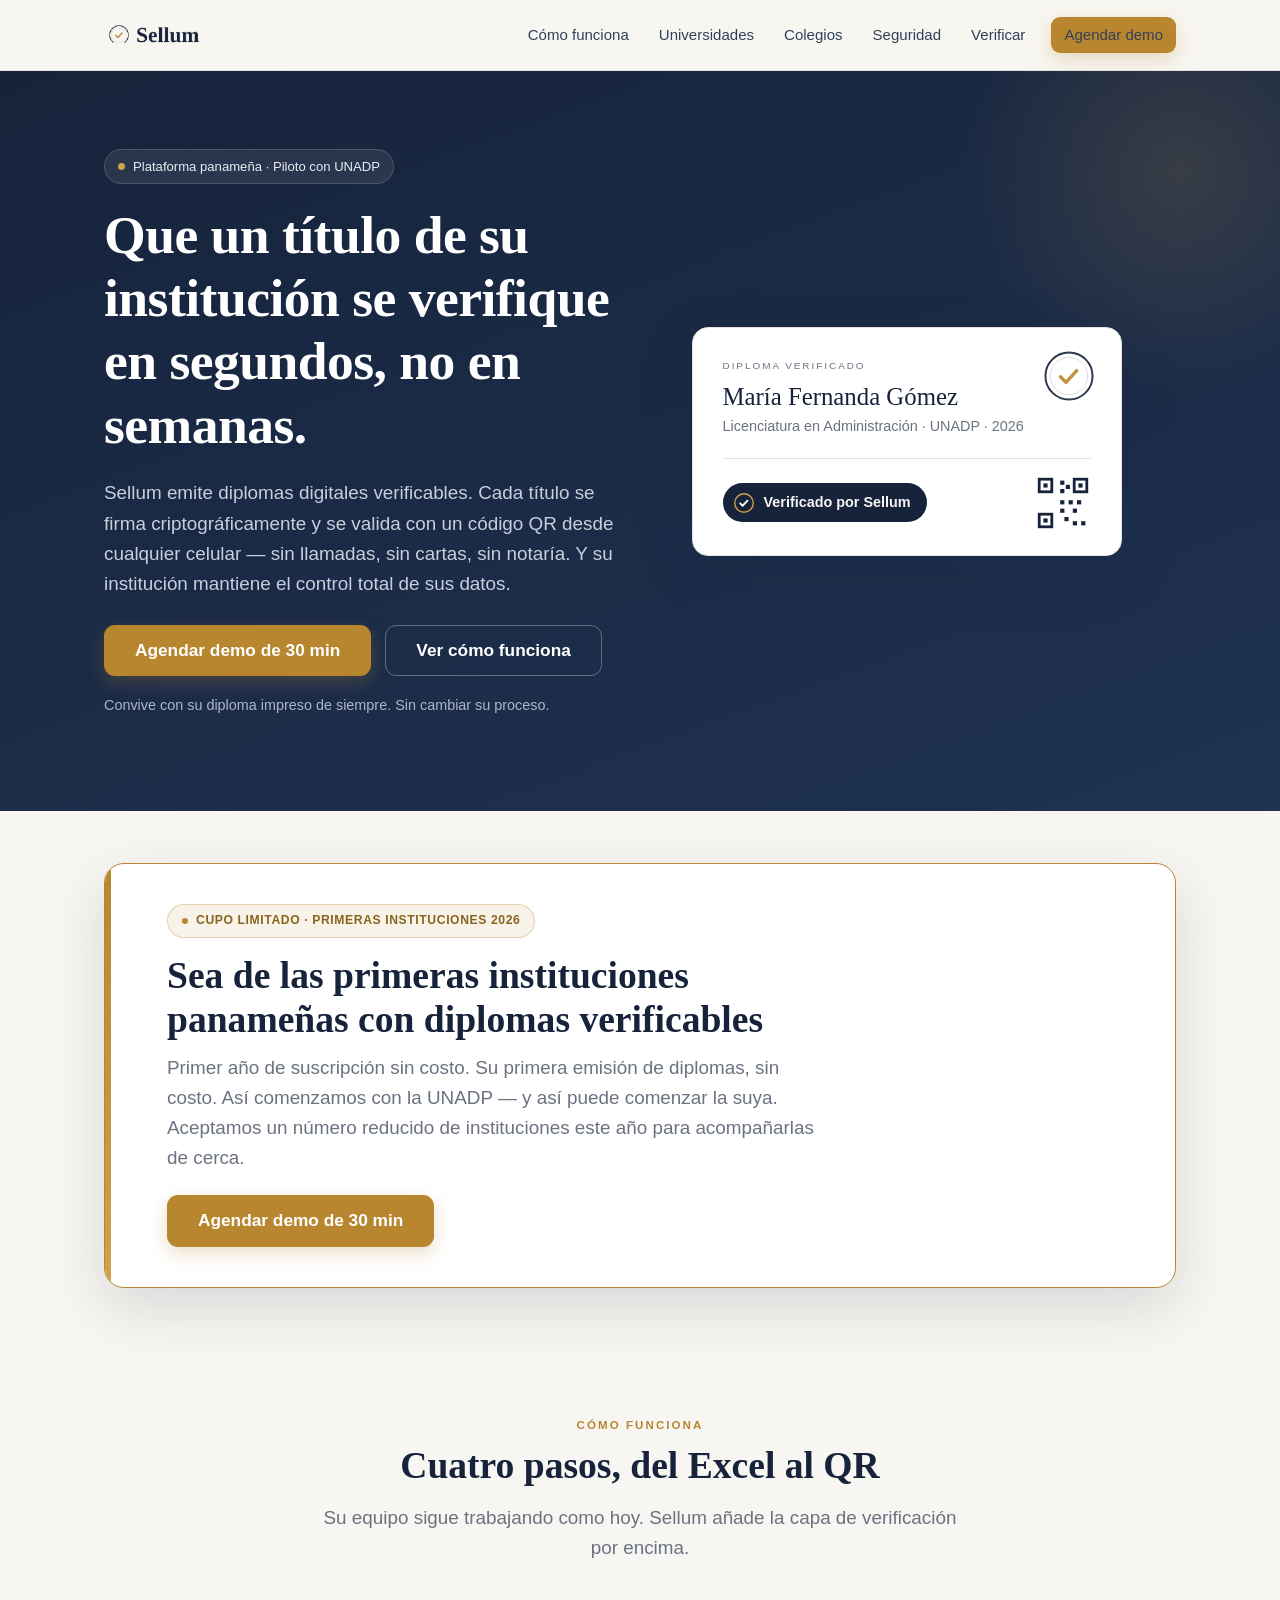
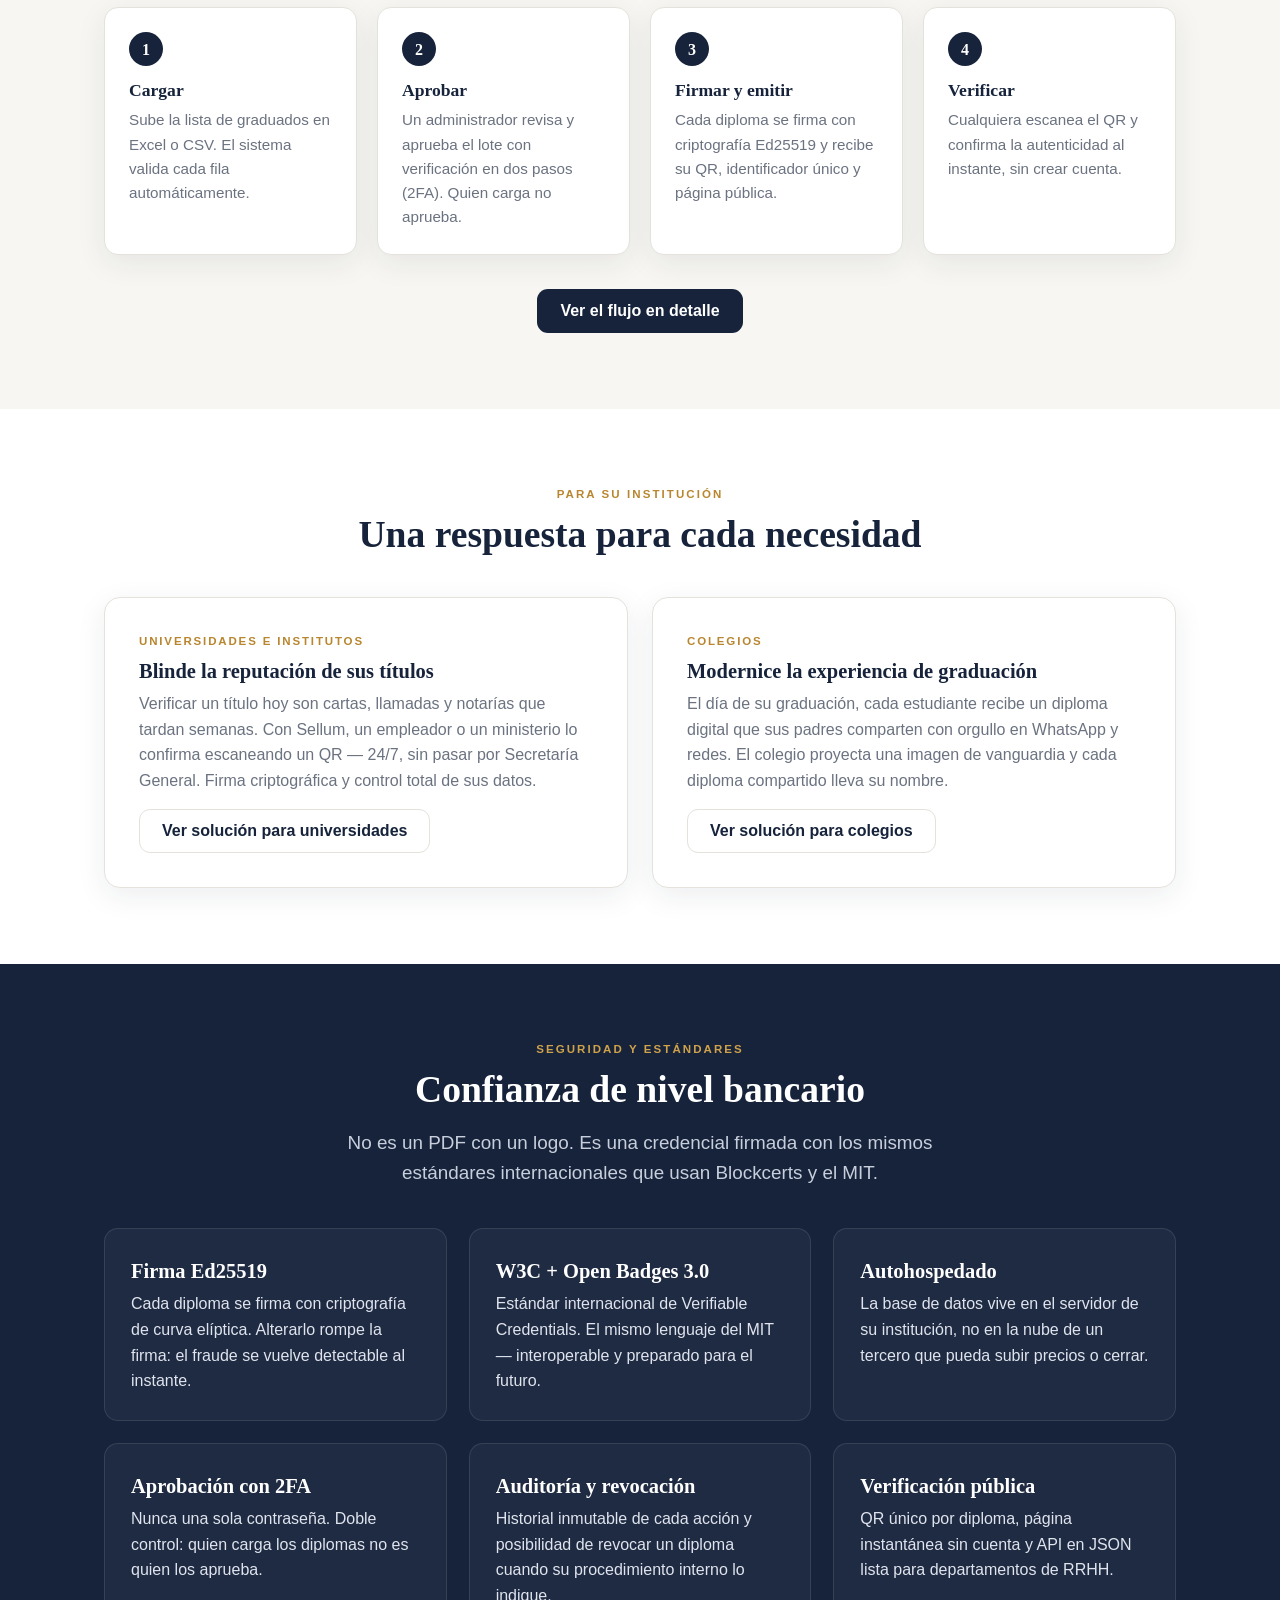
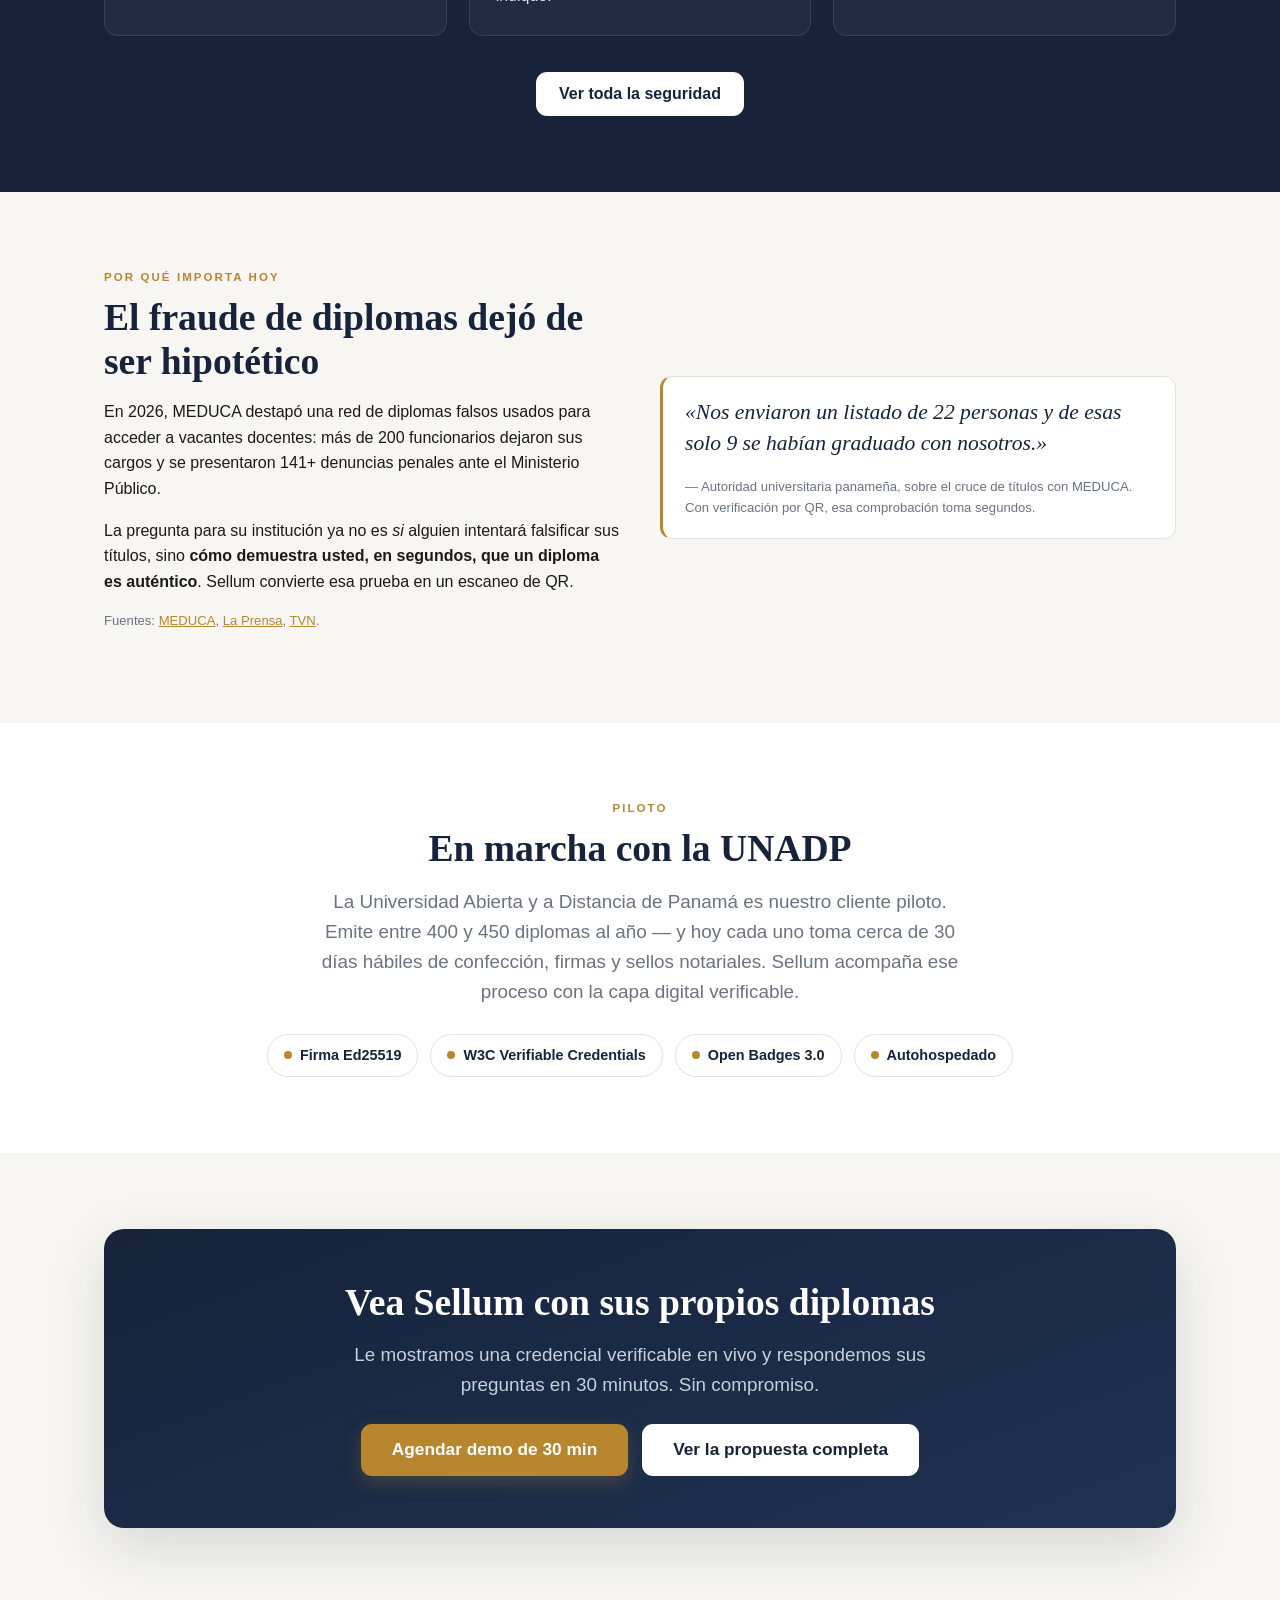
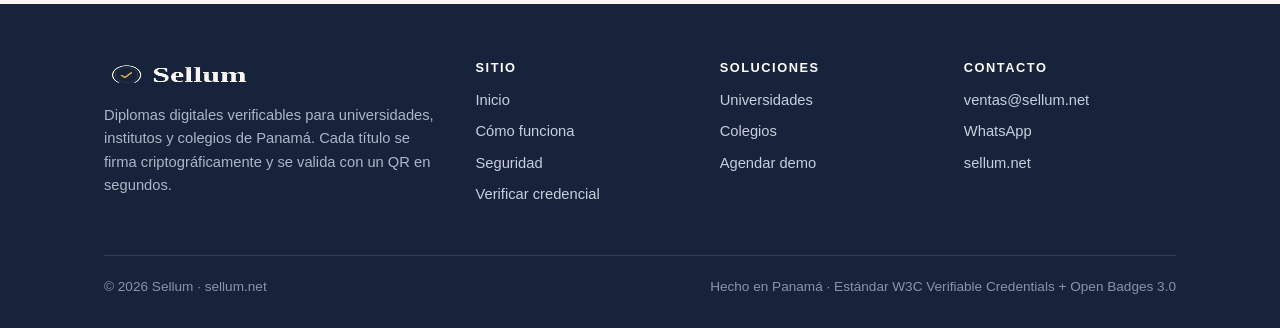
==== index.html @ 4ac8feea "Cambia 'Programa piloto' por 'Primeras instituciones' en la oferta (evita sonar a experimento)" ====
<!doctype html>
<html lang="es-PA">
<head>
<meta charset="utf-8">
<meta name="viewport" content="width=device-width, initial-scale=1">
<title>Sellum — Diplomas digitales verificables en segundos | Panamá</title>
<meta name="description" content="Sellum emite diplomas digitales verificables para universidades, institutos y colegios de Panamá. Firma criptográfica, verificación por QR en segundos y control total de sus datos. Convive con el diploma impreso.">
<link rel="canonical" href="https://sellum.net/">
<meta property="og:type" content="website">
<meta property="og:locale" content="es_PA">
<meta property="og:site_name" content="Sellum">
<meta property="og:title" content="Diplomas digitales verificables en segundos">
<meta property="og:description" content="Que un título de su institución se verifique con un QR en segundos. Firma criptográfica, control total de los datos y convivencia con el diploma impreso.">
<meta property="og:url" content="https://sellum.net/">
<meta property="og:image" content="https://sellum.net/assets/og-image.svg">
<meta name="twitter:card" content="summary_large_image">
<meta name="twitter:title" content="Sellum — Diplomas digitales verificables">
<meta name="twitter:description" content="Verificación por QR en segundos, firma criptográfica y control total de sus datos.">
<meta name="twitter:image" content="https://sellum.net/assets/og-image.svg">
<link rel="icon" href="assets/favicon.svg" type="image/svg+xml">
<link rel="apple-touch-icon" href="assets/favicon.svg">
<link rel="stylesheet" href="assets/site.css">
<script type="application/ld+json">
{
  "@context": "https://schema.org",
  "@type": "Organization",
  "name": "Sellum",
  "url": "https://sellum.net",
  "logo": "https://sellum.net/assets/sellum-logo-color.png",
  "description": "Plataforma panameña de diplomas digitales verificables con firma criptográfica y verificación pública por QR.",
  "areaServed": "PA",
  "knowsAbout": ["Verifiable Credentials", "Open Badges 3.0", "verificación de diplomas", "firma criptográfica Ed25519"]
}
</script>
</head>
<body>
<a class="skip-link" href="#main">Saltar al contenido</a>

<header class="site-header">
  <div class="wrap nav">
    <a class="nav__logo" href="index.html" aria-label="Sellum — Inicio">
      <img src="assets/sellum-logo-color.png" alt="Sellum" width="150" height="30">
    </a>
    <button class="nav__toggle" type="button" aria-label="Abrir menú" aria-controls="nav-links" aria-expanded="false"><span></span></button>
    <nav class="nav__links" id="nav-links" aria-label="Navegación principal">
      <a href="producto.html">Cómo funciona</a>
      <a href="universidades.html">Universidades</a>
      <a href="colegios.html">Colegios</a>
      <a href="seguridad.html">Seguridad</a>
      <a href="verificar.html">Verificar</a>
      <span class="nav__cta"><a class="btn btn--gold" href="contacto.html">Agendar demo</a></span>
    </nav>
  </div>
</header>

<main id="main">

  <!-- HERO -->
  <section class="hero">
    <div class="wrap">
      <div class="hero-grid">
        <div>
          <span class="eyebrow-chip"><span class="dot"></span> Plataforma panameña · Piloto con UNADP</span>
          <h1>Que un título de su institución se verifique en segundos, no en semanas.</h1>
          <p class="lead">Sellum emite diplomas digitales verificables. Cada título se firma criptográficamente y se valida con un código QR desde cualquier celular — sin llamadas, sin cartas, sin notaría. Y su institución mantiene el control total de sus datos.</p>
          <div class="btn-row" style="margin-top:26px">
            <a class="btn btn--gold btn--lg" href="contacto.html">Agendar demo de 30 min</a>
            <a class="btn btn--ghost btn--lg" style="color:#fff;border-color:rgba(255,255,255,.3)" href="producto.html">Ver cómo funciona</a>
          </div>
          <p style="margin-top:18px;font-size:.9rem;color:#aeb6c6">Convive con su diploma impreso de siempre. Sin cambiar su proceso.</p>
        </div>
        <div>
          <div class="diploma" role="img" aria-label="Ejemplo de diploma digital con sello Verificado por Sellum y código QR">
            <svg class="diploma__seal" viewBox="0 0 64 64" aria-hidden="true"><circle cx="32" cy="32" r="29" fill="none" stroke="#16233b" stroke-width="2.4"/><circle cx="32" cy="32" r="23" fill="none" stroke="#16233b33" stroke-width="1"/><path d="M21.5 33 l6.8 6.8 l13.2 -14.4" fill="none" stroke="#b8862f" stroke-width="4.2" stroke-linecap="round" stroke-linejoin="round"/></svg>
            <div class="k">Diploma verificado</div>
            <div class="name serif">María Fernanda Gómez</div>
            <div class="prog">Licenciatura en Administración · UNADP · 2026</div>
            <div class="rule"></div>
            <div class="diploma__foot">
              <span class="verified-pill">
                <svg width="22" height="22" viewBox="0 0 64 64" aria-hidden="true"><circle cx="32" cy="32" r="27" fill="none" stroke="#d0a24a" stroke-width="4"/><path d="M21 33 l7 7 l14 -15" fill="none" stroke="#f7f6f2" stroke-width="5.5" stroke-linecap="round" stroke-linejoin="round"/></svg>
                Verificado por Sellum
              </span>
              <svg class="qr" viewBox="0 0 40 40" aria-hidden="true"><rect width="40" height="40" fill="#fff"/><g fill="#16233b"><rect x="2" y="2" width="11" height="11"/><rect x="4" y="4" width="7" height="7" fill="#fff"/><rect x="6" y="6" width="3" height="3"/><rect x="27" y="2" width="11" height="11"/><rect x="29" y="4" width="7" height="7" fill="#fff"/><rect x="31" y="6" width="3" height="3"/><rect x="2" y="27" width="11" height="11"/><rect x="4" y="29" width="7" height="7" fill="#fff"/><rect x="6" y="31" width="3" height="3"/><rect x="18" y="4" width="3" height="3"/><rect x="18" y="10" width="3" height="3"/><rect x="22" y="7" width="3" height="3"/><rect x="18" y="18" width="3" height="3"/><rect x="24" y="18" width="3" height="3"/><rect x="30" y="18" width="3" height="3"/><rect x="18" y="24" width="3" height="3"/><rect x="27" y="24" width="3" height="3"/><rect x="21" y="30" width="3" height="3"/><rect x="27" y="33" width="3" height="3"/><rect x="33" y="33" width="3" height="3"/></g></svg>
            </div>
          </div>
        </div>
      </div>
    </div>
  </section>

  <!-- OFERTA PRIMERAS INSTITUCIONES -->
  <section class="section section--paper section--tight">
    <div class="wrap">
      <div class="offer-band">
        <div class="offer-band__inner">
          <span class="offer-chip"><span class="dot"></span> Cupo limitado · Primeras instituciones 2026</span>
          <h2>Sea de las primeras instituciones panameñas con diplomas verificables</h2>
          <p class="lead">Primer año de suscripción sin costo. Su primera emisión de diplomas, sin costo. Así comenzamos con la UNADP — y así puede comenzar la suya. Aceptamos un número reducido de instituciones este año para acompañarlas de cerca.</p>
          <a class="btn btn--gold btn--lg" href="contacto.html">Agendar demo de 30 min</a>
        </div>
      </div>
    </div>
  </section>

  <!-- CÓMO FUNCIONA -->
  <section class="section section--paper" id="como-funciona">
    <div class="wrap">
      <div class="center" style="margin-bottom:44px">
        <p class="kick">Cómo funciona</p>
        <h2>Cuatro pasos, del Excel al QR</h2>
        <p class="lead center">Su equipo sigue trabajando como hoy. Sellum añade la capa de verificación por encima.</p>
      </div>
      <div class="steps">
        <div class="step">
          <div class="step__n">1</div>
          <h3>Cargar</h3>
          <p>Sube la lista de graduados en Excel o CSV. El sistema valida cada fila automáticamente.</p>
        </div>
        <div class="step">
          <div class="step__n">2</div>
          <h3>Aprobar</h3>
          <p>Un administrador revisa y aprueba el lote con verificación en dos pasos (2FA). Quien carga no aprueba.</p>
        </div>
        <div class="step">
          <div class="step__n">3</div>
          <h3>Firmar y emitir</h3>
          <p>Cada diploma se firma con criptografía Ed25519 y recibe su QR, identificador único y página pública.</p>
        </div>
        <div class="step">
          <div class="step__n">4</div>
          <h3>Verificar</h3>
          <p>Cualquiera escanea el QR y confirma la autenticidad al instante, sin crear cuenta.</p>
        </div>
      </div>
      <div class="center" style="margin-top:34px">
        <a class="btn btn--navy" href="producto.html">Ver el flujo en detalle</a>
      </div>
    </div>
  </section>

  <!-- VALOR POR AUDIENCIA -->
  <section class="section section--white">
    <div class="wrap">
      <div class="center" style="margin-bottom:40px">
        <p class="kick">Para su institución</p>
        <h2>Una respuesta para cada necesidad</h2>
      </div>
      <div class="aud">
        <div class="aud__card">
          <span class="tag">Universidades e institutos</span>
          <h3>Blinde la reputación de sus títulos</h3>
          <p>Verificar un título hoy son cartas, llamadas y notarías que tardan semanas. Con Sellum, un empleador o un ministerio lo confirma escaneando un QR — 24/7, sin pasar por Secretaría General. Firma criptográfica y control total de sus datos.</p>
          <a class="btn btn--ghost" href="universidades.html">Ver solución para universidades</a>
        </div>
        <div class="aud__card">
          <span class="tag">Colegios</span>
          <h3>Modernice la experiencia de graduación</h3>
          <p>El día de su graduación, cada estudiante recibe un diploma digital que sus padres comparten con orgullo en WhatsApp y redes. El colegio proyecta una imagen de vanguardia y cada diploma compartido lleva su nombre.</p>
          <a class="btn btn--ghost" href="colegios.html">Ver solución para colegios</a>
        </div>
      </div>
    </div>
  </section>

  <!-- SEGURIDAD Y ESTÁNDARES -->
  <section class="section section--navy">
    <div class="wrap">
      <div class="center" style="margin-bottom:40px">
        <p class="kick">Seguridad y estándares</p>
        <h2>Confianza de nivel bancario</h2>
        <p class="lead center" style="color:#c8cfdc">No es un PDF con un logo. Es una credencial firmada con los mismos estándares internacionales que usan Blockcerts y el MIT.</p>
      </div>
      <div class="grid grid-3">
        <div class="card">
          <h3>Firma Ed25519</h3>
          <p>Cada diploma se firma con criptografía de curva elíptica. Alterarlo rompe la firma: el fraude se vuelve detectable al instante.</p>
        </div>
        <div class="card">
          <h3>W3C + Open Badges 3.0</h3>
          <p>Estándar internacional de Verifiable Credentials. El mismo lenguaje del MIT — interoperable y preparado para el futuro.</p>
        </div>
        <div class="card">
          <h3>Autohospedado</h3>
          <p>La base de datos vive en el servidor de su institución, no en la nube de un tercero que pueda subir precios o cerrar.</p>
        </div>
        <div class="card">
          <h3>Aprobación con 2FA</h3>
          <p>Nunca una sola contraseña. Doble control: quien carga los diplomas no es quien los aprueba.</p>
        </div>
        <div class="card">
          <h3>Auditoría y revocación</h3>
          <p>Historial inmutable de cada acción y posibilidad de revocar un diploma cuando su procedimiento interno lo indique.</p>
        </div>
        <div class="card">
          <h3>Verificación pública</h3>
          <p>QR único por diploma, página instantánea sin cuenta y API en JSON lista para departamentos de RRHH.</p>
        </div>
      </div>
      <div class="center" style="margin-top:36px">
        <a class="btn btn--onnavy" href="seguridad.html">Ver toda la seguridad</a>
      </div>
    </div>
  </section>

  <!-- CONTEXTO MERCADO (MEDUCA, con tacto) -->
  <section class="section section--paper">
    <div class="wrap">
      <div class="grid grid-2" style="align-items:center;gap:40px">
        <div>
          <p class="kick">Por qué importa hoy</p>
          <h2>El fraude de diplomas dejó de ser hipotético</h2>
          <p>En 2026, MEDUCA destapó una red de diplomas falsos usados para acceder a vacantes docentes: más de 200 funcionarios dejaron sus cargos y se presentaron 141+ denuncias penales ante el Ministerio Público.</p>
          <p>La pregunta para su institución ya no es <em>si</em> alguien intentará falsificar sus títulos, sino <strong>cómo demuestra usted, en segundos, que un diploma es auténtico</strong>. Sellum convierte esa prueba en un escaneo de QR.</p>
          <p class="source-note">Fuentes: <a href="https://www.meduca.gob.pa/tras-denuncias-por-presuntos-diplomas-falsos-y-red-de-corrupcion-se-registran-renuncias-y-abandono-de-cargos-por-funcionarios-y-docentes/" target="_blank" rel="noopener">MEDUCA</a>, <a href="https://www.prensa.com/sociedad/meduca-destapa-red-de-diplomas-falsos-hay-141-denuncias-en-el-ministerio-publico/" target="_blank" rel="noopener">La Prensa</a>, <a href="https://www.tvn-2.com/nacionales/docentes-funcionarios-renuncian-medio-escandalo-diplomas-falsos-lucy-molinar-ministerio-de-educacion_1_2239912.html" target="_blank" rel="noopener">TVN</a>.</p>
        </div>
        <div class="note">
          <p class="quote">«Nos enviaron un listado de 22 personas y de esas solo 9 se habían graduado con nosotros.»</p>
          <p class="source-note" style="margin-bottom:0">— Autoridad universitaria panameña, sobre el cruce de títulos con MEDUCA. Con verificación por QR, esa comprobación toma segundos.</p>
        </div>
      </div>
    </div>
  </section>

  <!-- PRUEBA SOCIAL: PILOTO UNADP -->
  <section class="section section--white">
    <div class="wrap center">
      <p class="kick">Piloto</p>
      <h2>En marcha con la UNADP</h2>
      <p class="lead center">La Universidad Abierta y a Distancia de Panamá es nuestro cliente piloto. Emite entre 400 y 450 diplomas al año — y hoy cada uno toma cerca de 30 días hábiles de confección, firmas y sellos notariales. Sellum acompaña ese proceso con la capa digital verificable.</p>
      <div class="badges" style="margin-top:26px">
        <span class="badge-std"><span class="b-dot"></span> Firma Ed25519</span>
        <span class="badge-std"><span class="b-dot"></span> W3C Verifiable Credentials</span>
        <span class="badge-std"><span class="b-dot"></span> Open Badges 3.0</span>
        <span class="badge-std"><span class="b-dot"></span> Autohospedado</span>
      </div>
    </div>
  </section>

  <!-- CTA FINAL -->
  <section class="section section--paper">
    <div class="wrap">
      <div class="ctaband">
        <h2>Vea Sellum con sus propios diplomas</h2>
        <p class="lead">Le mostramos una credencial verificable en vivo y respondemos sus preguntas en 30 minutos. Sin compromiso.</p>
        <div class="btn-row" style="justify-content:center;margin-top:24px">
          <a class="btn btn--gold btn--lg" href="contacto.html">Agendar demo de 30 min</a>
          <a class="btn btn--onnavy btn--lg" href="landing-demo.html">Ver la propuesta completa</a>
        </div>
      </div>
    </div>
  </section>

</main>

<footer class="site-footer">
  <div class="wrap">
    <div class="footer-grid">
      <div>
        <div class="footer-logo"><img src="assets/sellum-logo-reverse.png" alt="Sellum" width="150" height="30"></div>
        <p>Diplomas digitales verificables para universidades, institutos y colegios de Panamá. Cada título se firma criptográficamente y se valida con un QR en segundos.</p>
      </div>
      <div>
        <h4>Sitio</h4>
        <ul>
          <li><a href="index.html">Inicio</a></li>
          <li><a href="producto.html">Cómo funciona</a></li>
          <li><a href="seguridad.html">Seguridad</a></li>
          <li><a href="verificar.html">Verificar credencial</a></li>
        </ul>
      </div>
      <div>
        <h4>Soluciones</h4>
        <ul>
          <li><a href="universidades.html">Universidades</a></li>
          <li><a href="colegios.html">Colegios</a></li>
          <li><a href="contacto.html">Agendar demo</a></li>
        </ul>
      </div>
      <div>
        <h4>Contacto</h4>
        <ul>
          <li><a href="mailto:ventas@sellum.net">ventas@sellum.net</a></li>
          <li><a href="https://wa.me/50763304392" target="_blank" rel="noopener">WhatsApp</a></li>
          <li><a href="https://sellum.net">sellum.net</a></li>
        </ul>
      </div>
    </div>
    <div class="footer-bottom">
      <span>© <span data-year>2026</span> Sellum · sellum.net</span>
      <span>Hecho en Panamá · Estándar W3C Verifiable Credentials + Open Badges 3.0</span>
    </div>
  </div>
</footer>

<div class="sticky-cta">
  <a class="btn btn--gold" href="contacto.html">Agendar demo</a>
  <a class="btn btn--wa" href="https://wa.me/50763304392" target="_blank" rel="noopener" aria-label="Escríbanos por WhatsApp">WhatsApp</a>
</div>

<script src="assets/site.js" defer></script>
</body>
</html>
---- assets/site.css ----
/* ============================================================
   Sellum — sistema de diseño (marca)
   Tokens confirmados contra marca/sellum-marca.html
   ============================================================ */
:root{
  --navy:#16233B;
  --navy2:#1F3252;
  --gold:#B8862F;
  --goldl:#D0A24A;
  --paper:#F7F6F2;
  --muted:#6B7280;
  --line:#E4E2DB;
  --ink:#1A1A1A;
  --white:#FFFFFF;
  --ok:#2F7D5B;
  --shadow:0 8px 30px rgba(22,35,59,.08);
  --shadow-lg:0 20px 60px rgba(22,35,59,.14);
  --radius:14px;
  --serif:Georgia,"Times New Roman",Garamond,serif;
  --sans:-apple-system,BlinkMacSystemFont,"Segoe UI",Roboto,Arial,sans-serif;
  --wrap:1120px;
}

*{box-sizing:border-box}
html{scroll-behavior:smooth}
body{
  margin:0;
  font-family:var(--sans);
  color:var(--ink);
  background:var(--paper);
  line-height:1.6;
  -webkit-font-smoothing:antialiased;
  text-rendering:optimizeLegibility;
}
img{max-width:100%;height:auto;display:block}
a{color:inherit;text-decoration:none}
h1,h2,h3,h4{font-family:var(--serif);color:var(--navy);line-height:1.18;margin:0 0 .4em;font-weight:700}
h1{font-size:clamp(2rem,4.6vw,3.35rem);letter-spacing:-.01em}
h2{font-size:clamp(1.6rem,3.2vw,2.35rem)}
h3{font-size:1.28rem}
p{margin:0 0 1rem}
.serif{font-family:var(--serif)}
:focus-visible{outline:3px solid var(--goldl);outline-offset:2px;border-radius:4px}

/* Layout */
.wrap{max-width:var(--wrap);margin:0 auto;padding:0 24px}
.section{padding:76px 0}
.section--tight{padding:52px 0}
.section--paper{background:var(--paper)}
.section--white{background:var(--white)}
.section--navy{background:var(--navy);color:#e9ecf3}
.section--navy h1,.section--navy h2,.section--navy h3{color:var(--white)}
.center{text-align:center}
.lead{font-size:1.18rem;color:var(--muted);max-width:62ch}
.center .lead{margin-left:auto;margin-right:auto}
.kick{font-size:.72rem;letter-spacing:.18em;text-transform:uppercase;color:var(--gold);font-weight:700;margin:0 0 .6rem}
.section--navy .kick{color:var(--goldl)}
.muted{color:var(--muted)}
.maxw{max-width:760px}
.center .maxw{margin:0 auto}

/* Header / Nav */
.site-header{position:sticky;top:0;z-index:50;background:rgba(247,246,242,.88);backdrop-filter:saturate(180%) blur(10px);border-bottom:1px solid var(--line)}
.nav{display:flex;align-items:center;gap:20px;height:70px}
.nav__logo{display:flex;align-items:center}
.nav__logo img{height:30px;width:auto}
.nav__links{display:flex;gap:6px;margin-left:auto;align-items:center}
.nav__links a{padding:9px 12px;border-radius:9px;font-size:.94rem;color:#33405a;font-weight:500}
.nav__links a:hover{background:rgba(22,35,59,.06);color:var(--navy)}
.nav__links a.is-active{color:var(--navy);font-weight:700}
.nav__cta{margin-left:8px}
.nav__toggle{display:none;margin-left:auto;background:none;border:1px solid var(--line);border-radius:9px;width:44px;height:40px;cursor:pointer;align-items:center;justify-content:center}
.nav__toggle span{display:block;width:20px;height:2px;background:var(--navy);position:relative}
.nav__toggle span::before,.nav__toggle span::after{content:"";position:absolute;left:0;width:20px;height:2px;background:var(--navy)}
.nav__toggle span::before{top:-6px}.nav__toggle span::after{top:6px}

@media(max-width:900px){
  .nav__toggle{display:flex}
  .nav__links{position:fixed;inset:70px 0 auto 0;flex-direction:column;align-items:stretch;background:var(--paper);border-bottom:1px solid var(--line);padding:12px 24px 20px;gap:2px;margin-left:0;display:none;box-shadow:var(--shadow)}
  .nav__links.is-open{display:flex}
  .nav__links a{padding:13px 10px;font-size:1.02rem}
  .nav__cta{margin:8px 0 0}
  .nav__cta .btn{width:100%}
}

/* Botones */
.btn{display:inline-flex;align-items:center;justify-content:center;gap:9px;font-family:var(--sans);font-size:1rem;font-weight:600;padding:13px 22px;border-radius:11px;border:1.5px solid transparent;cursor:pointer;transition:transform .12s ease,box-shadow .12s ease,background .12s ease;line-height:1}
.btn:active{transform:translateY(1px)}
.btn--gold{background:var(--gold);color:#fff;box-shadow:0 6px 18px rgba(184,134,47,.28)}
.btn--gold:hover{background:#a6771f}
.btn--navy{background:var(--navy);color:#fff}
.btn--navy:hover{background:var(--navy2)}
.btn--ghost{background:transparent;border-color:var(--line);color:var(--navy)}
.btn--ghost:hover{border-color:var(--navy);background:rgba(22,35,59,.04)}
.btn--onnavy{background:#fff;color:var(--navy)}
.btn--onnavy:hover{background:#eef0f5}
.btn--wa{background:#25D366;color:#0b3d1f}
.btn--wa:hover{background:#1fbe5b}
.btn--lg{padding:16px 30px;font-size:1.08rem}
.btn--block{width:100%}
.btn-row{display:flex;gap:14px;flex-wrap:wrap}
.center .btn-row{justify-content:center}

/* Hero */
.hero{position:relative;background:linear-gradient(160deg,var(--navy) 0%,var(--navy2) 100%);color:#e9ecf3;overflow:hidden}
.hero::after{content:"";position:absolute;right:-160px;top:-160px;width:520px;height:520px;border-radius:50%;background:radial-gradient(circle,rgba(208,162,74,.16),transparent 60%);pointer-events:none}
.hero .wrap{position:relative;z-index:1;padding-top:78px;padding-bottom:78px}
.hero h1{color:#fff}
.hero .lead{color:#c8cfdc}
.hero-grid{display:grid;grid-template-columns:1.05fr .95fr;gap:52px;align-items:center}
@media(max-width:900px){.hero-grid{grid-template-columns:1fr;gap:38px}}

/* Chips / badges */
.eyebrow-chip{display:inline-flex;align-items:center;gap:8px;background:rgba(255,255,255,.08);border:1px solid rgba(255,255,255,.16);color:#e9ecf3;padding:6px 13px;border-radius:999px;font-size:.82rem;font-weight:500;margin-bottom:20px}
.eyebrow-chip .dot{width:7px;height:7px;border-radius:50%;background:var(--goldl)}

/* Pastilla Verificado por Sellum */
.verified-pill{display:inline-flex;align-items:center;gap:9px;background:var(--navy);color:var(--paper);padding:8px 16px 8px 10px;border-radius:999px;font-size:.9rem;font-weight:600}
.verified-pill svg{flex:none}
.verified-pill--outline{background:transparent;border:1.6px solid var(--navy);color:var(--navy)}

/* Grid utilidades */
.grid{display:grid;gap:22px}
.grid-2{grid-template-columns:repeat(2,1fr)}
.grid-3{grid-template-columns:repeat(3,1fr)}
.grid-4{grid-template-columns:repeat(4,1fr)}
@media(max-width:900px){.grid-3,.grid-4{grid-template-columns:repeat(2,1fr)}}
@media(max-width:640px){.grid-2,.grid-3,.grid-4{grid-template-columns:1fr}}

/* Cards */
.card{background:var(--white);border:1px solid var(--line);border-radius:var(--radius);padding:26px;box-shadow:var(--shadow)}
.card--flat{box-shadow:none}
.card h3{margin-top:4px}
.card p:last-child{margin-bottom:0}
.card .ico{width:44px;height:44px;border-radius:11px;background:rgba(184,134,47,.12);display:flex;align-items:center;justify-content:center;margin-bottom:14px}
.card .ico svg{width:24px;height:24px;stroke:var(--gold)}
.section--navy .card{background:rgba(255,255,255,.04);border-color:rgba(255,255,255,.1);color:#dfe4ee;box-shadow:none}
.section--navy .card h3{color:#fff}

/* Pasos */
.steps{display:grid;grid-template-columns:repeat(4,1fr);gap:20px;counter-reset:step}
@media(max-width:820px){.steps{grid-template-columns:repeat(2,1fr)}}
@media(max-width:480px){.steps{grid-template-columns:1fr}}
.step{background:var(--white);border:1px solid var(--line);border-radius:var(--radius);padding:24px;position:relative;box-shadow:var(--shadow)}
.step__n{width:34px;height:34px;border-radius:50%;background:var(--navy);color:#fff;font-family:var(--serif);font-weight:700;display:flex;align-items:center;justify-content:center;margin-bottom:14px}
.step h3{font-size:1.1rem}
.step p{font-size:.95rem;color:var(--muted);margin:0}

/* Lista de features con check */
.checklist{list-style:none;margin:0;padding:0}
.checklist li{position:relative;padding:8px 0 8px 34px;border-bottom:1px solid var(--line)}
.checklist li:last-child{border-bottom:0}
.checklist li::before{content:"";position:absolute;left:0;top:12px;width:20px;height:20px;border-radius:50%;background:rgba(47,125,91,.12);}
.checklist li::after{content:"";position:absolute;left:6px;top:16px;width:7px;height:4px;border-left:2px solid var(--ok);border-bottom:2px solid var(--ok);transform:rotate(-45deg)}

/* Diploma mockup */
.diploma{background:#fff;border:1px solid var(--line);border-radius:16px;padding:30px 30px 24px;box-shadow:var(--shadow-lg);max-width:430px;position:relative}
.diploma__seal{position:absolute;top:22px;right:26px;width:52px;height:52px;opacity:.9}
.diploma .k{font-size:.62rem;letter-spacing:.2em;text-transform:uppercase;color:var(--muted)}
.diploma .name{font-family:var(--serif);font-size:1.55rem;color:var(--navy);margin:10px 0 3px;line-height:1.15}
.diploma .prog{font-size:.9rem;color:var(--muted)}
.diploma .rule{height:1px;background:var(--line);margin:20px 0 16px}
.diploma__foot{display:flex;align-items:center;justify-content:space-between;gap:12px}
.diploma .sign{font-family:var(--serif);font-style:italic;color:var(--navy2);font-size:1rem;border-top:1px solid var(--line);padding-top:6px;min-width:120px}
.qr{width:56px;height:56px;flex:none}

/* Stat / dolor */
.stat{background:var(--white);border:1px solid var(--line);border-radius:var(--radius);padding:24px;box-shadow:var(--shadow)}
.stat .big{font-family:var(--serif);font-size:2.2rem;color:var(--navy);line-height:1;margin-bottom:6px}
.stat .big .u{font-size:1.1rem;color:var(--gold)}
.stat p{margin:0;color:var(--muted);font-size:.95rem}

/* Comparativa antes/después */
.ba{display:grid;grid-template-columns:1fr 1fr;gap:20px}
@media(max-width:640px){.ba{grid-template-columns:1fr}}
.ba__col{border-radius:var(--radius);padding:24px;border:1px solid var(--line)}
.ba__col--old{background:#fbf3f2;border-color:#f0dcd9}
.ba__col--new{background:#f1f7f4;border-color:#d7ebe1}
.ba__col h3{color:var(--navy)}
.ba__col ul{margin:0;padding-left:20px}
.ba__col li{margin:8px 0}

/* CTA banda */
.ctaband{background:linear-gradient(160deg,var(--navy),var(--navy2));color:#fff;border-radius:20px;padding:52px 40px;text-align:center;box-shadow:var(--shadow-lg)}
.ctaband h2{color:#fff}
.ctaband .lead{color:#c8cfdc;margin-left:auto;margin-right:auto}

/* Trust bar / estándares */
.badges{display:flex;flex-wrap:wrap;gap:12px;justify-content:center}
.badge-std{display:inline-flex;align-items:center;gap:8px;background:var(--white);border:1px solid var(--line);border-radius:999px;padding:9px 16px;font-size:.9rem;font-weight:600;color:var(--navy)}
.badge-std .b-dot{width:8px;height:8px;border-radius:50%;background:var(--gold)}
.section--navy .badge-std{background:rgba(255,255,255,.06);border-color:rgba(255,255,255,.14);color:#eef1f6}

/* Audiencia split */
.aud{display:grid;grid-template-columns:1fr 1fr;gap:24px}
@media(max-width:820px){.aud{grid-template-columns:1fr}}
.aud__card{border-radius:16px;padding:34px;border:1px solid var(--line);background:var(--white);box-shadow:var(--shadow);display:flex;flex-direction:column}
.aud__card .tag{font-size:.72rem;letter-spacing:.16em;text-transform:uppercase;font-weight:700;color:var(--gold);margin-bottom:8px}
.aud__card p{color:var(--muted)}
.aud__card .btn{margin-top:auto;align-self:flex-start}

/* FAQ */
.faq{max-width:780px;margin:0 auto}
.faq details{background:var(--white);border:1px solid var(--line);border-radius:12px;margin-bottom:12px;padding:4px 20px}
.faq summary{cursor:pointer;font-weight:600;color:var(--navy);padding:16px 0;list-style:none;display:flex;justify-content:space-between;align-items:center;gap:12px}
.faq summary::-webkit-details-marker{display:none}
.faq summary::after{content:"+";font-size:1.4rem;color:var(--gold);font-family:var(--serif);flex:none}
.faq details[open] summary::after{content:"–"}
.faq details p{color:var(--muted);margin:0 0 16px}

/* Formulario */
.form-card{background:var(--white);border:1px solid var(--line);border-radius:18px;padding:34px;box-shadow:var(--shadow-lg)}
.field{margin-bottom:16px}
.field label{display:block;font-weight:600;font-size:.9rem;color:var(--navy);margin-bottom:6px}
.field .req{color:var(--gold)}
.field input,.field textarea,.field select{width:100%;font-family:var(--sans);font-size:1rem;padding:12px 14px;border:1.5px solid var(--line);border-radius:10px;background:var(--paper);color:var(--ink)}
.field input:focus,.field textarea:focus,.field select:focus{border-color:var(--goldl);background:#fff;outline:none}
.field textarea{min-height:110px;resize:vertical}
.field .err{color:#b23b3b;font-size:.82rem;margin-top:5px;display:none}
.field.invalid input,.field.invalid textarea{border-color:#b23b3b;background:#fdf5f4}
.field.invalid .err{display:block}
.form-2{display:grid;grid-template-columns:1fr 1fr;gap:0 16px}
@media(max-width:560px){.form-2{grid-template-columns:1fr}}
.form-note{font-size:.82rem;color:var(--muted);margin-top:4px}
.form-success{display:none;text-align:center;padding:26px}
.form-success.show{display:block}
.form-success .tick{width:64px;height:64px;border-radius:50%;background:rgba(47,125,91,.12);display:flex;align-items:center;justify-content:center;margin:0 auto 16px}
.form-success .tick svg{width:32px;height:32px;stroke:var(--ok)}
form.sent .form-body{display:none}
form.sent .form-success{display:block}

/* Footer */
.site-footer{background:var(--navy);color:#aeb6c6;padding:56px 0 30px;font-size:.92rem}
.site-footer a{color:#c8cfdc}
.site-footer a:hover{color:#fff}
.footer-grid{display:grid;grid-template-columns:1.6fr 1fr 1fr 1fr;gap:32px}
@media(max-width:820px){.footer-grid{grid-template-columns:1fr 1fr}}
@media(max-width:480px){.footer-grid{grid-template-columns:1fr}}
.footer-grid h4{color:#fff;font-family:var(--sans);font-size:.8rem;letter-spacing:.12em;text-transform:uppercase;margin-bottom:14px}
.footer-grid ul{list-style:none;margin:0;padding:0}
.footer-grid li{margin:8px 0}
.footer-logo img{height:30px;margin-bottom:14px}
.footer-bottom{border-top:1px solid rgba(255,255,255,.12);margin-top:40px;padding-top:20px;display:flex;justify-content:space-between;flex-wrap:wrap;gap:12px;color:#8b94a6;font-size:.85rem}

/* Sticky móvil */
.sticky-cta{position:fixed;left:0;right:0;bottom:0;z-index:60;display:none;gap:10px;padding:10px 14px;background:rgba(247,246,242,.96);backdrop-filter:blur(8px);border-top:1px solid var(--line);box-shadow:0 -6px 20px rgba(22,35,59,.08)}
.sticky-cta .btn{flex:1}
@media(max-width:760px){.sticky-cta{display:flex}body.has-sticky{padding-bottom:74px}}

/* Utilidad de anclas con header fijo */
[id]{scroll-margin-top:86px}

/* Detalle de contexto (MEDUCA) */
.note{background:#fff;border:1px solid var(--line);border-left:3px solid var(--gold);border-radius:12px;padding:20px 22px}
.note p:last-child{margin-bottom:0}
.source-note{font-size:.82rem;color:var(--muted)}
.source-note a{color:var(--gold);text-decoration:underline}

/* Oferta piloto */
.offer-band{background:var(--white);border:1.5px solid var(--gold);border-radius:20px;padding:40px 44px;box-shadow:var(--shadow-lg);position:relative;overflow:hidden}
.offer-band::before{content:"";position:absolute;top:0;left:0;width:6px;height:100%;background:linear-gradient(var(--gold),var(--goldl))}
.offer-band__inner{padding-left:18px;max-width:680px}
.offer-band h2{margin-bottom:10px}
.offer-band .lead{margin-bottom:22px}
.offer-band--compact{padding:24px 26px 24px 30px}
.offer-band--compact::before{width:5px}
.offer-band--compact .offer-chip{margin-bottom:10px}
.offer-band--compact h3{margin:0 0 8px}
.offer-chip{display:inline-flex;align-items:center;gap:8px;background:rgba(184,134,47,.1);color:#8a631f;border:1px solid rgba(184,134,47,.32);padding:6px 14px;border-radius:999px;font-size:.76rem;font-weight:700;letter-spacing:.05em;text-transform:uppercase;margin-bottom:16px}
.offer-chip .dot{width:6px;height:6px;border-radius:50%;background:var(--gold)}

/* Cita */
.quote{font-family:var(--serif);font-size:1.35rem;color:var(--navy);line-height:1.45;font-style:italic}
.section--navy .quote{color:#fff}
.quote cite{display:block;font-style:normal;font-family:var(--sans);font-size:.9rem;color:var(--muted);margin-top:14px;font-weight:600}
.section--navy .quote cite{color:#aeb6c6}

.skip-link{position:absolute;left:-999px;top:0;background:var(--navy);color:#fff;padding:10px 16px;border-radius:0 0 8px 0;z-index:100}
.skip-link:focus{left:0}
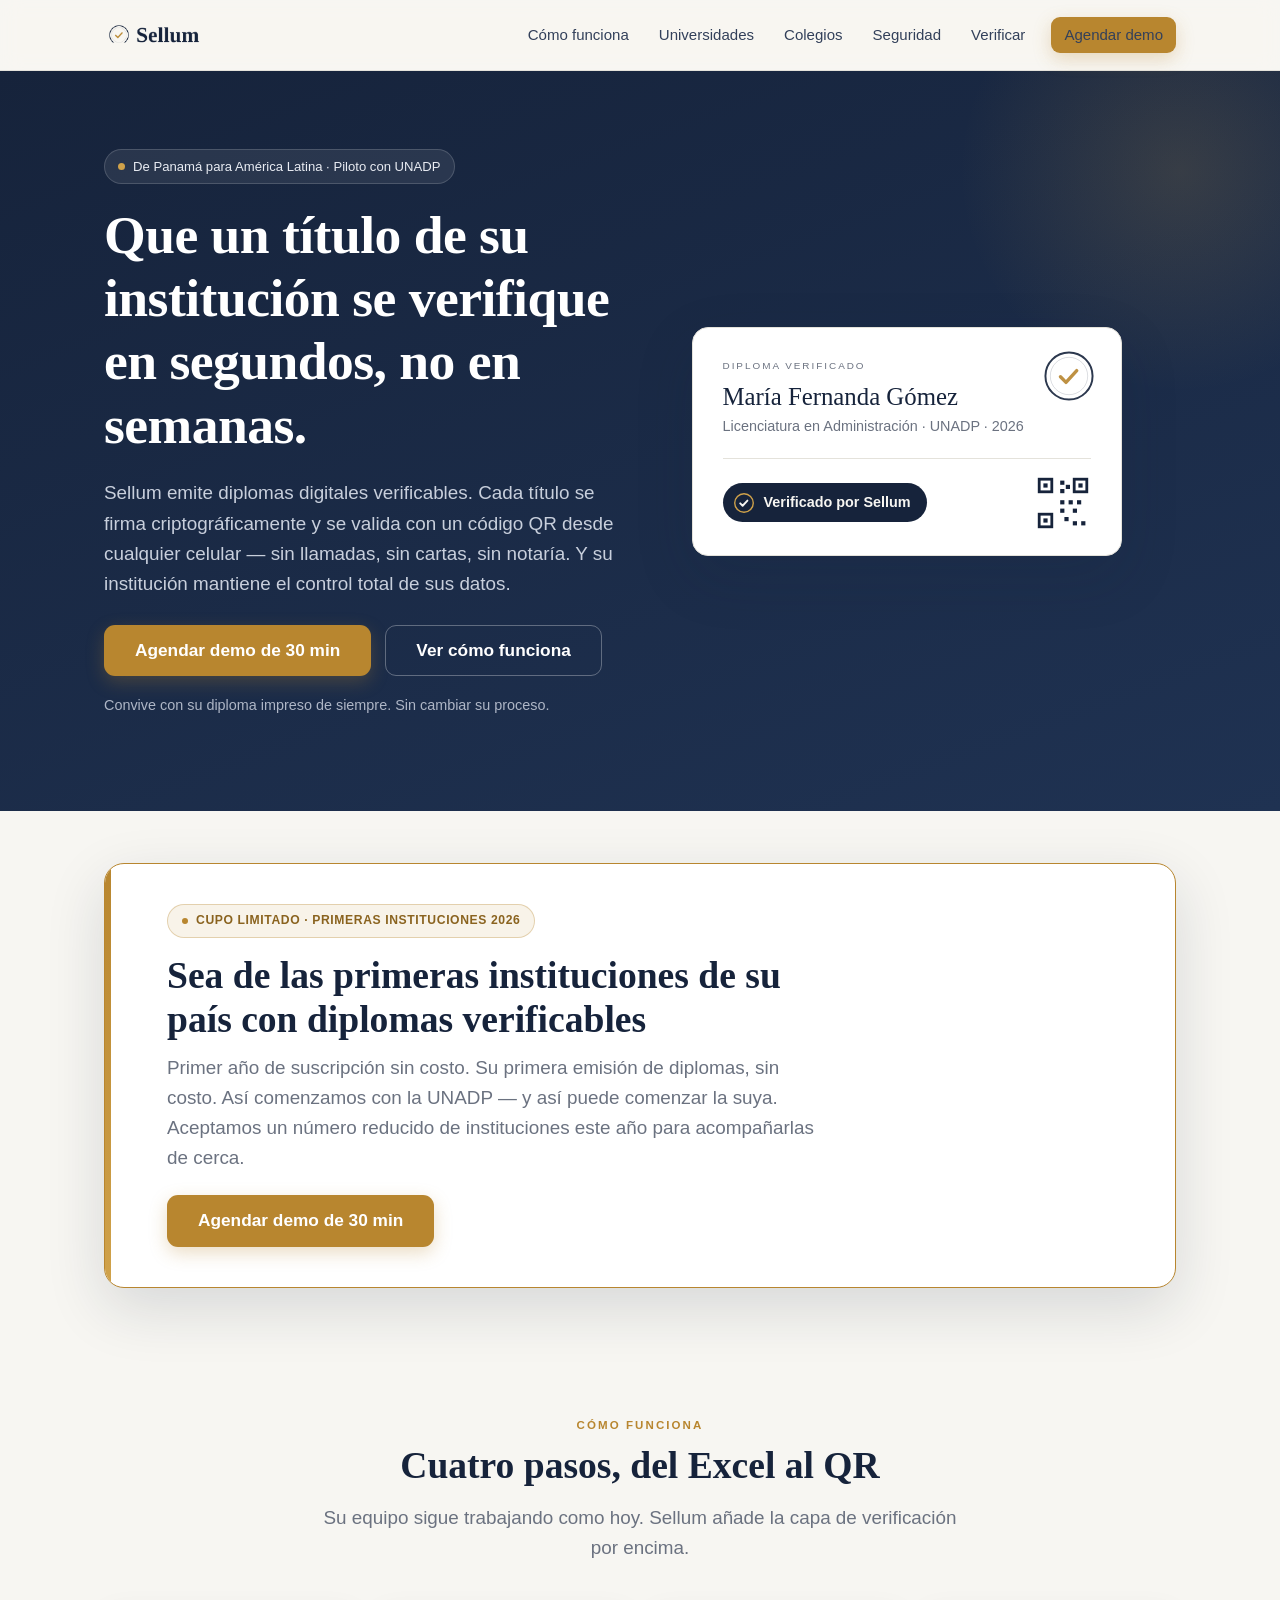
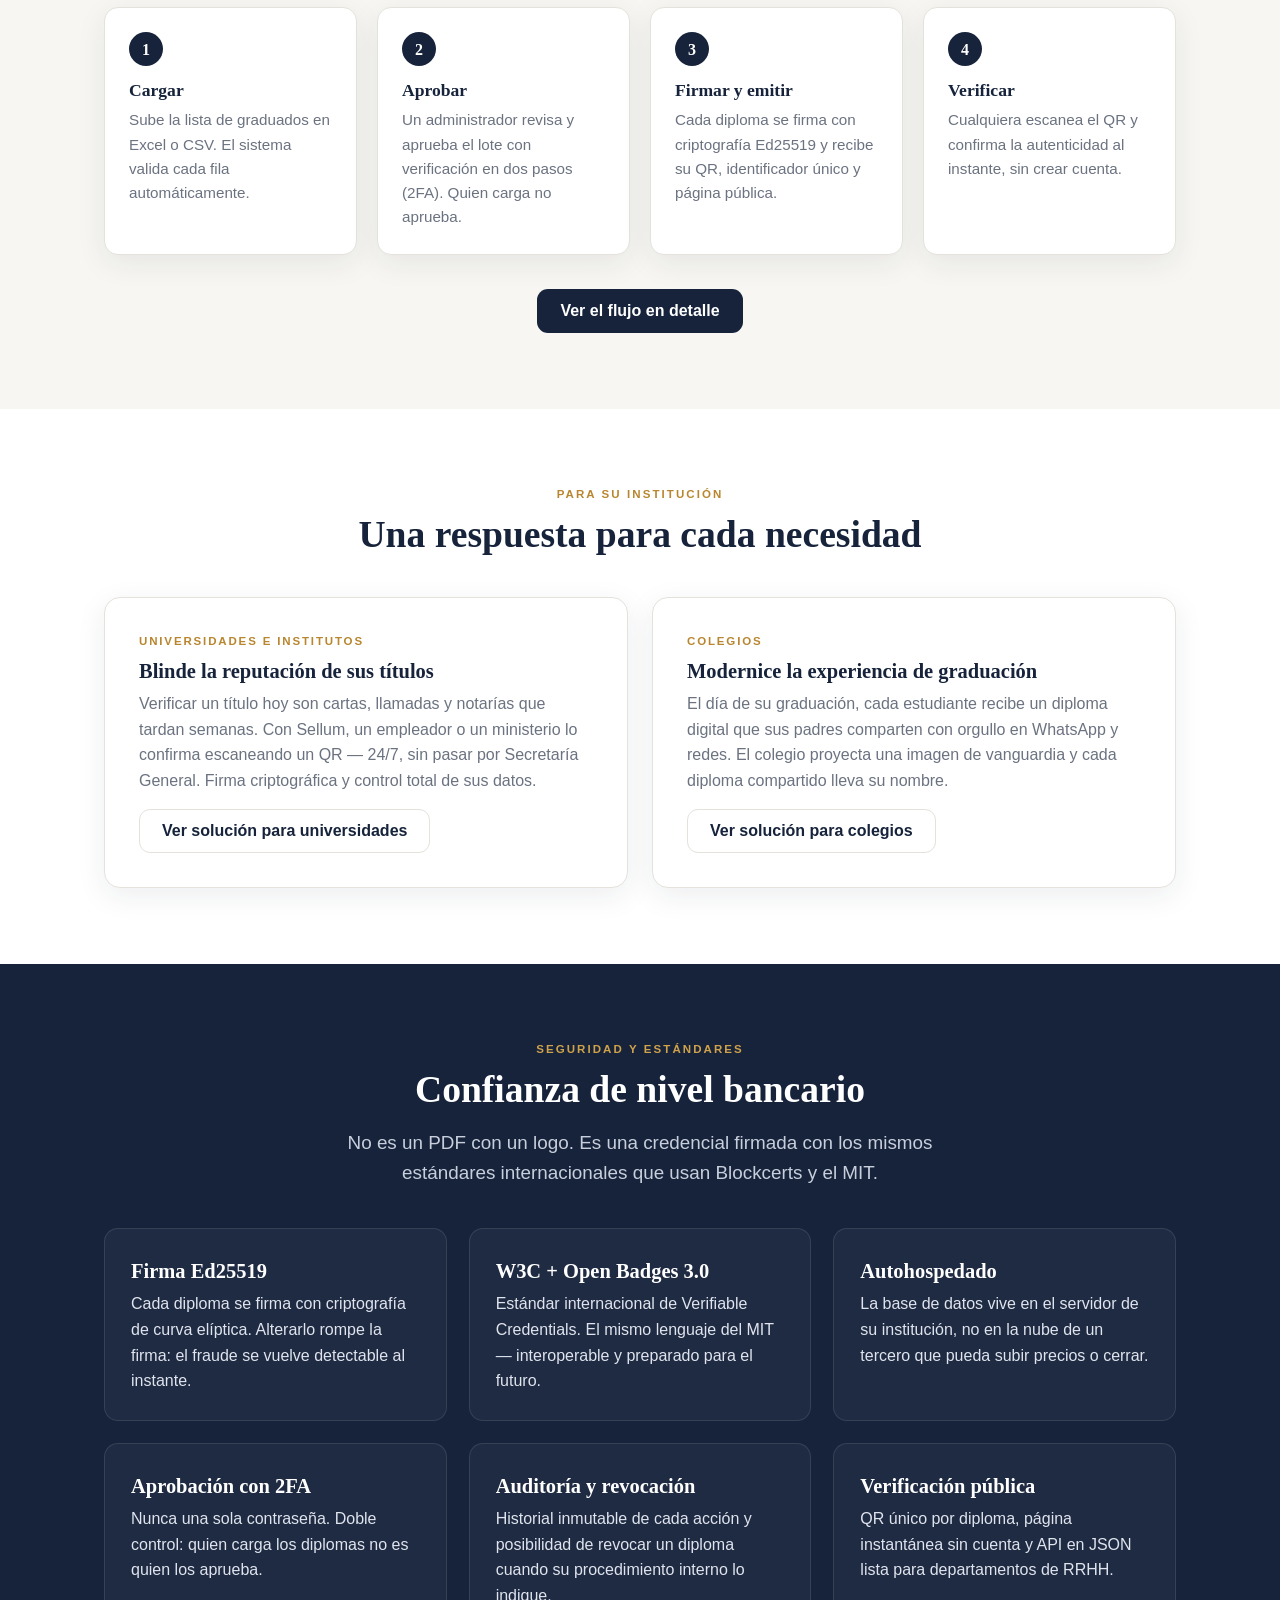
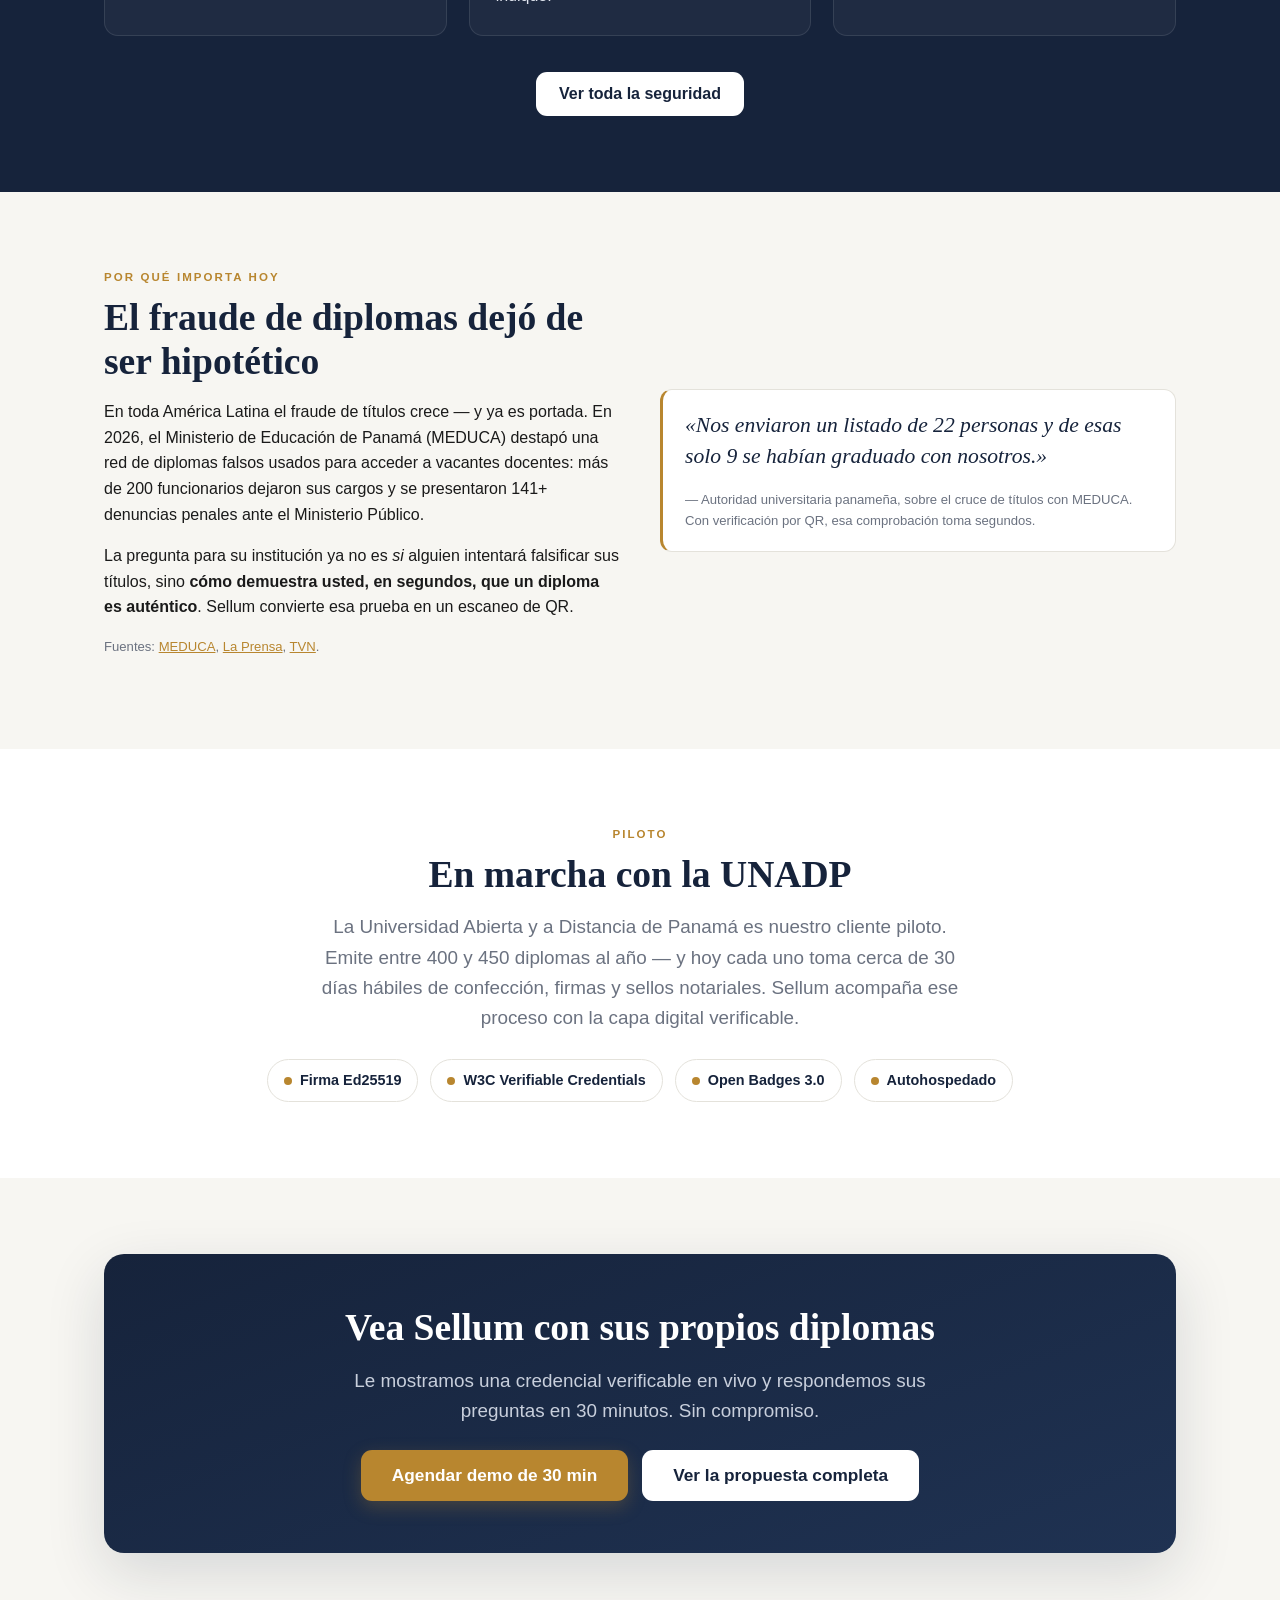
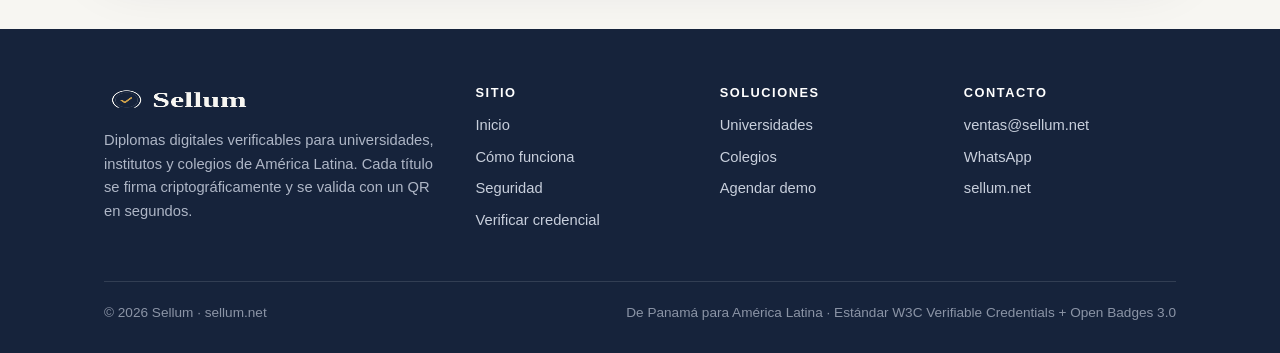
==== commit 08966255: "Reposicionamiento LatAm (de Panama para America Latina) + campo Pais en formularios" ====
--- a/index.html
+++ b/index.html
@@ -1,13 +1,13 @@
 <!doctype html>
-<html lang="es-PA">
+<html lang="es">
 <head>
 <meta charset="utf-8">
 <meta name="viewport" content="width=device-width, initial-scale=1">
-<title>Sellum — Diplomas digitales verificables en segundos | Panamá</title>
-<meta name="description" content="Sellum emite diplomas digitales verificables para universidades, institutos y colegios de Panamá. Firma criptográfica, verificación por QR en segundos y control total de sus datos. Convive con el diploma impreso.">
+<title>Sellum — Diplomas digitales verificables en segundos para América Latina</title>
+<meta name="description" content="Sellum emite diplomas digitales verificables para universidades, institutos y colegios de América Latina. Firma criptográfica, verificación por QR en segundos y control total de sus datos. Convive con el diploma impreso.">
 <link rel="canonical" href="https://sellum.net/">
 <meta property="og:type" content="website">
-<meta property="og:locale" content="es_PA">
+<meta property="og:locale" content="es_LA">
 <meta property="og:site_name" content="Sellum">
 <meta property="og:title" content="Diplomas digitales verificables en segundos">
 <meta property="og:description" content="Que un título de su institución se verifique con un QR en segundos. Firma criptográfica, control total de los datos y convivencia con el diploma impreso.">
@@ -27,8 +27,8 @@
   "name": "Sellum",
   "url": "https://sellum.net",
   "logo": "https://sellum.net/assets/sellum-logo-color.png",
-  "description": "Plataforma panameña de diplomas digitales verificables con firma criptográfica y verificación pública por QR.",
-  "areaServed": "PA",
+  "description": "Plataforma de diplomas digitales verificables para instituciones educativas de América Latina, nacida en Panamá. Firma criptográfica y verificación pública por QR.",
+  "areaServed": "América Latina",
   "knowsAbout": ["Verifiable Credentials", "Open Badges 3.0", "verificación de diplomas", "firma criptográfica Ed25519"]
 }
 </script>
@@ -60,7 +60,7 @@
     <div class="wrap">
       <div class="hero-grid">
         <div>
-          <span class="eyebrow-chip"><span class="dot"></span> Plataforma panameña · Piloto con UNADP</span>
+          <span class="eyebrow-chip"><span class="dot"></span> De Panamá para América Latina · Piloto con UNADP</span>
           <h1>Que un título de su institución se verifique en segundos, no en semanas.</h1>
           <p class="lead">Sellum emite diplomas digitales verificables. Cada título se firma criptográficamente y se valida con un código QR desde cualquier celular — sin llamadas, sin cartas, sin notaría. Y su institución mantiene el control total de sus datos.</p>
           <div class="btn-row" style="margin-top:26px">
@@ -95,7 +95,7 @@
       <div class="offer-band">
         <div class="offer-band__inner">
           <span class="offer-chip"><span class="dot"></span> Cupo limitado · Primeras instituciones 2026</span>
-          <h2>Sea de las primeras instituciones panameñas con diplomas verificables</h2>
+          <h2>Sea de las primeras instituciones de su país con diplomas verificables</h2>
           <p class="lead">Primer año de suscripción sin costo. Su primera emisión de diplomas, sin costo. Así comenzamos con la UNADP — y así puede comenzar la suya. Aceptamos un número reducido de instituciones este año para acompañarlas de cerca.</p>
           <a class="btn btn--gold btn--lg" href="contacto.html">Agendar demo de 30 min</a>
         </div>
@@ -210,7 +210,7 @@
         <div>
           <p class="kick">Por qué importa hoy</p>
           <h2>El fraude de diplomas dejó de ser hipotético</h2>
-          <p>En 2026, MEDUCA destapó una red de diplomas falsos usados para acceder a vacantes docentes: más de 200 funcionarios dejaron sus cargos y se presentaron 141+ denuncias penales ante el Ministerio Público.</p>
+          <p>En toda América Latina el fraude de títulos crece — y ya es portada. En 2026, el Ministerio de Educación de Panamá (MEDUCA) destapó una red de diplomas falsos usados para acceder a vacantes docentes: más de 200 funcionarios dejaron sus cargos y se presentaron 141+ denuncias penales ante el Ministerio Público.</p>
           <p>La pregunta para su institución ya no es <em>si</em> alguien intentará falsificar sus títulos, sino <strong>cómo demuestra usted, en segundos, que un diploma es auténtico</strong>. Sellum convierte esa prueba en un escaneo de QR.</p>
           <p class="source-note">Fuentes: <a href="https://www.meduca.gob.pa/tras-denuncias-por-presuntos-diplomas-falsos-y-red-de-corrupcion-se-registran-renuncias-y-abandono-de-cargos-por-funcionarios-y-docentes/" target="_blank" rel="noopener">MEDUCA</a>, <a href="https://www.prensa.com/sociedad/meduca-destapa-red-de-diplomas-falsos-hay-141-denuncias-en-el-ministerio-publico/" target="_blank" rel="noopener">La Prensa</a>, <a href="https://www.tvn-2.com/nacionales/docentes-funcionarios-renuncian-medio-escandalo-diplomas-falsos-lucy-molinar-ministerio-de-educacion_1_2239912.html" target="_blank" rel="noopener">TVN</a>.</p>
         </div>
@@ -258,7 +258,7 @@
     <div class="footer-grid">
       <div>
         <div class="footer-logo"><img src="assets/sellum-logo-reverse.png" alt="Sellum" width="150" height="30"></div>
-        <p>Diplomas digitales verificables para universidades, institutos y colegios de Panamá. Cada título se firma criptográficamente y se valida con un QR en segundos.</p>
+        <p>Diplomas digitales verificables para universidades, institutos y colegios de América Latina. Cada título se firma criptográficamente y se valida con un QR en segundos.</p>
       </div>
       <div>
         <h4>Sitio</h4>
@@ -288,7 +288,7 @@
     </div>
     <div class="footer-bottom">
       <span>© <span data-year>2026</span> Sellum · sellum.net</span>
-      <span>Hecho en Panamá · Estándar W3C Verifiable Credentials + Open Badges 3.0</span>
+      <span>De Panamá para América Latina · Estándar W3C Verifiable Credentials + Open Badges 3.0</span>
     </div>
   </div>
 </footer>
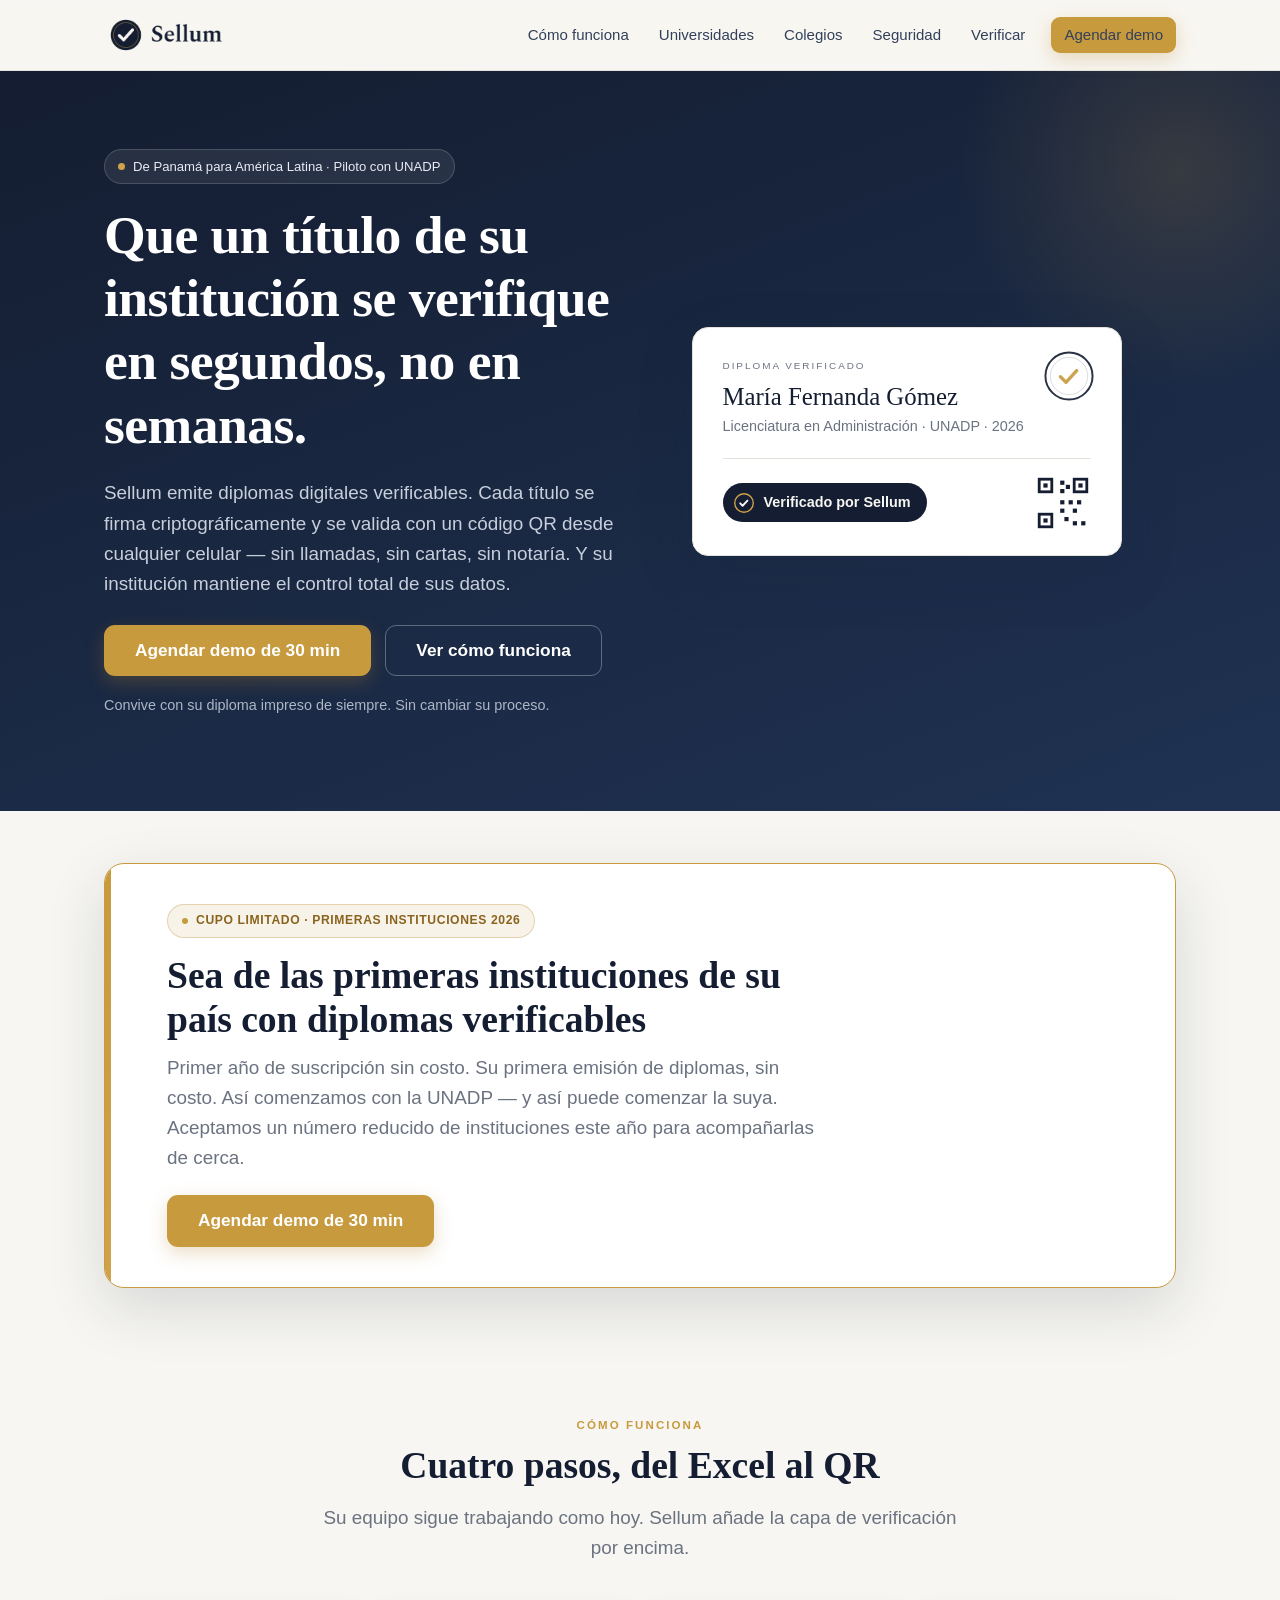
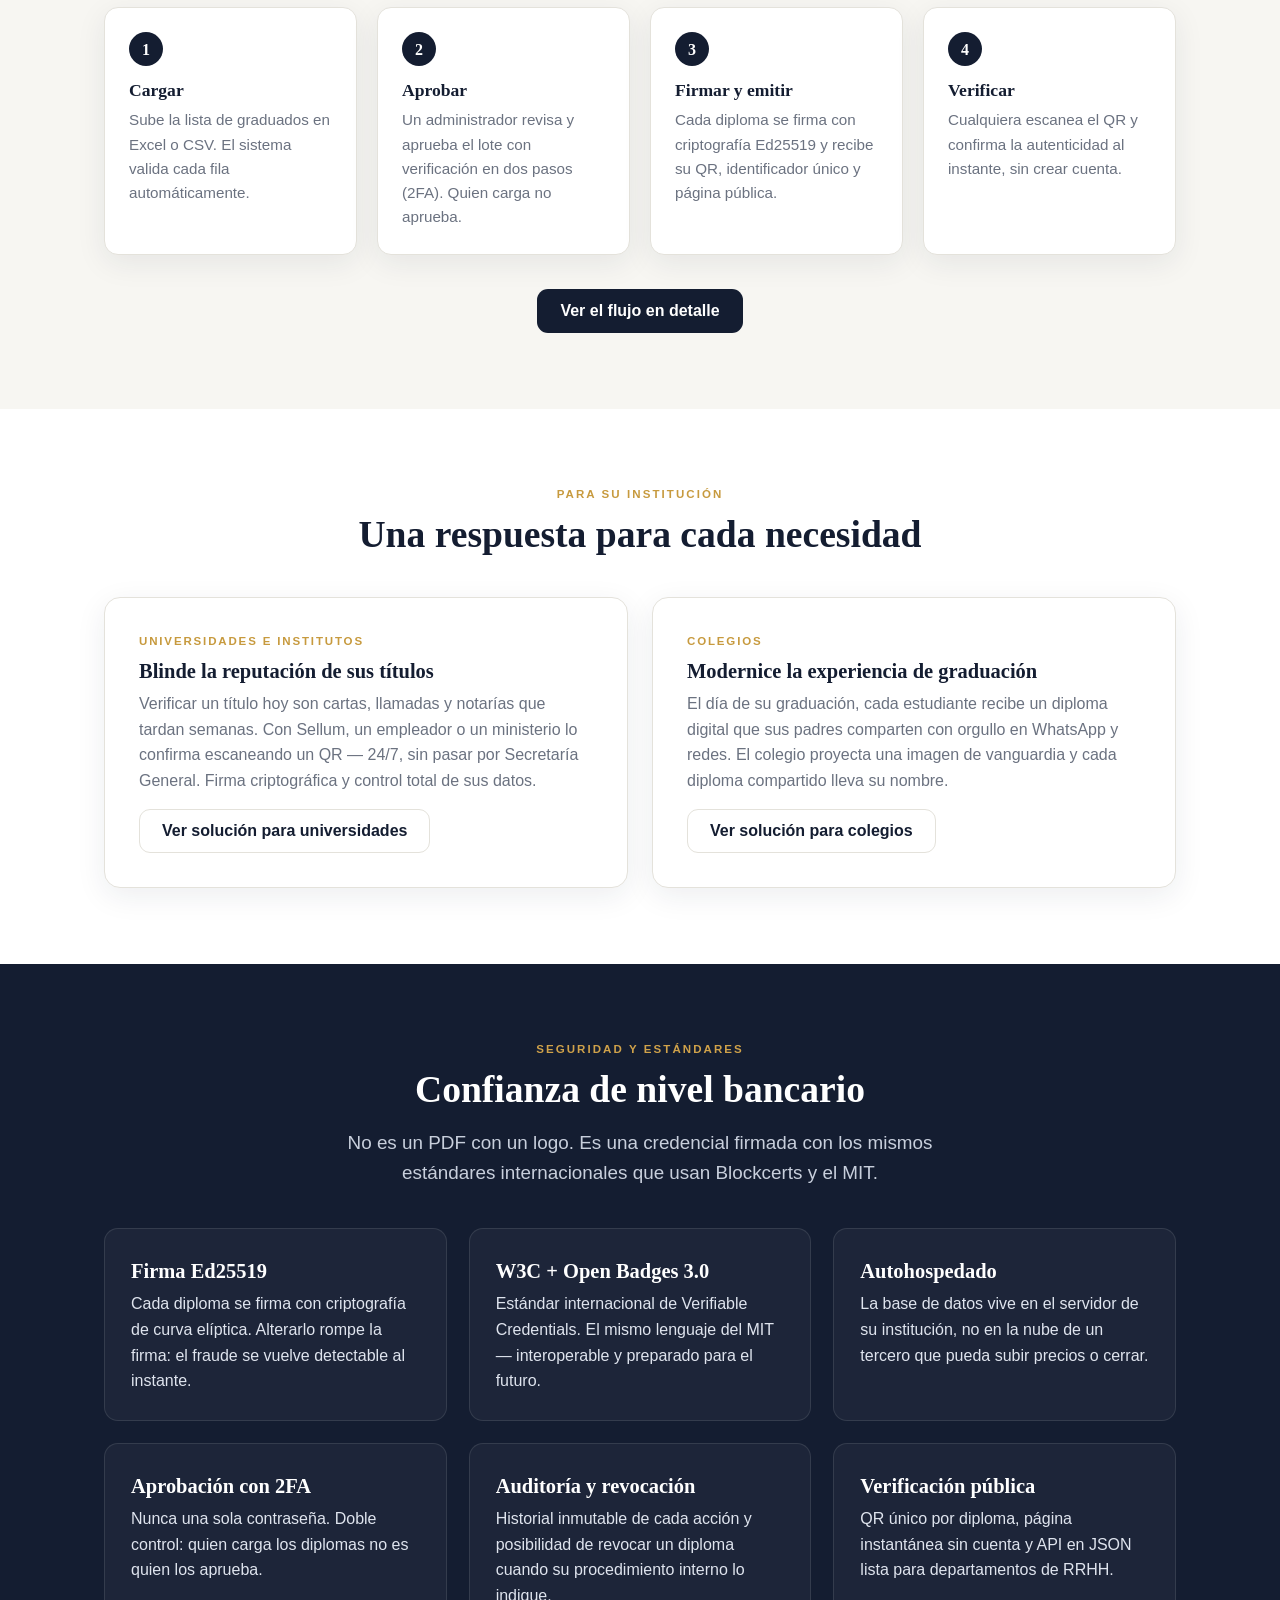
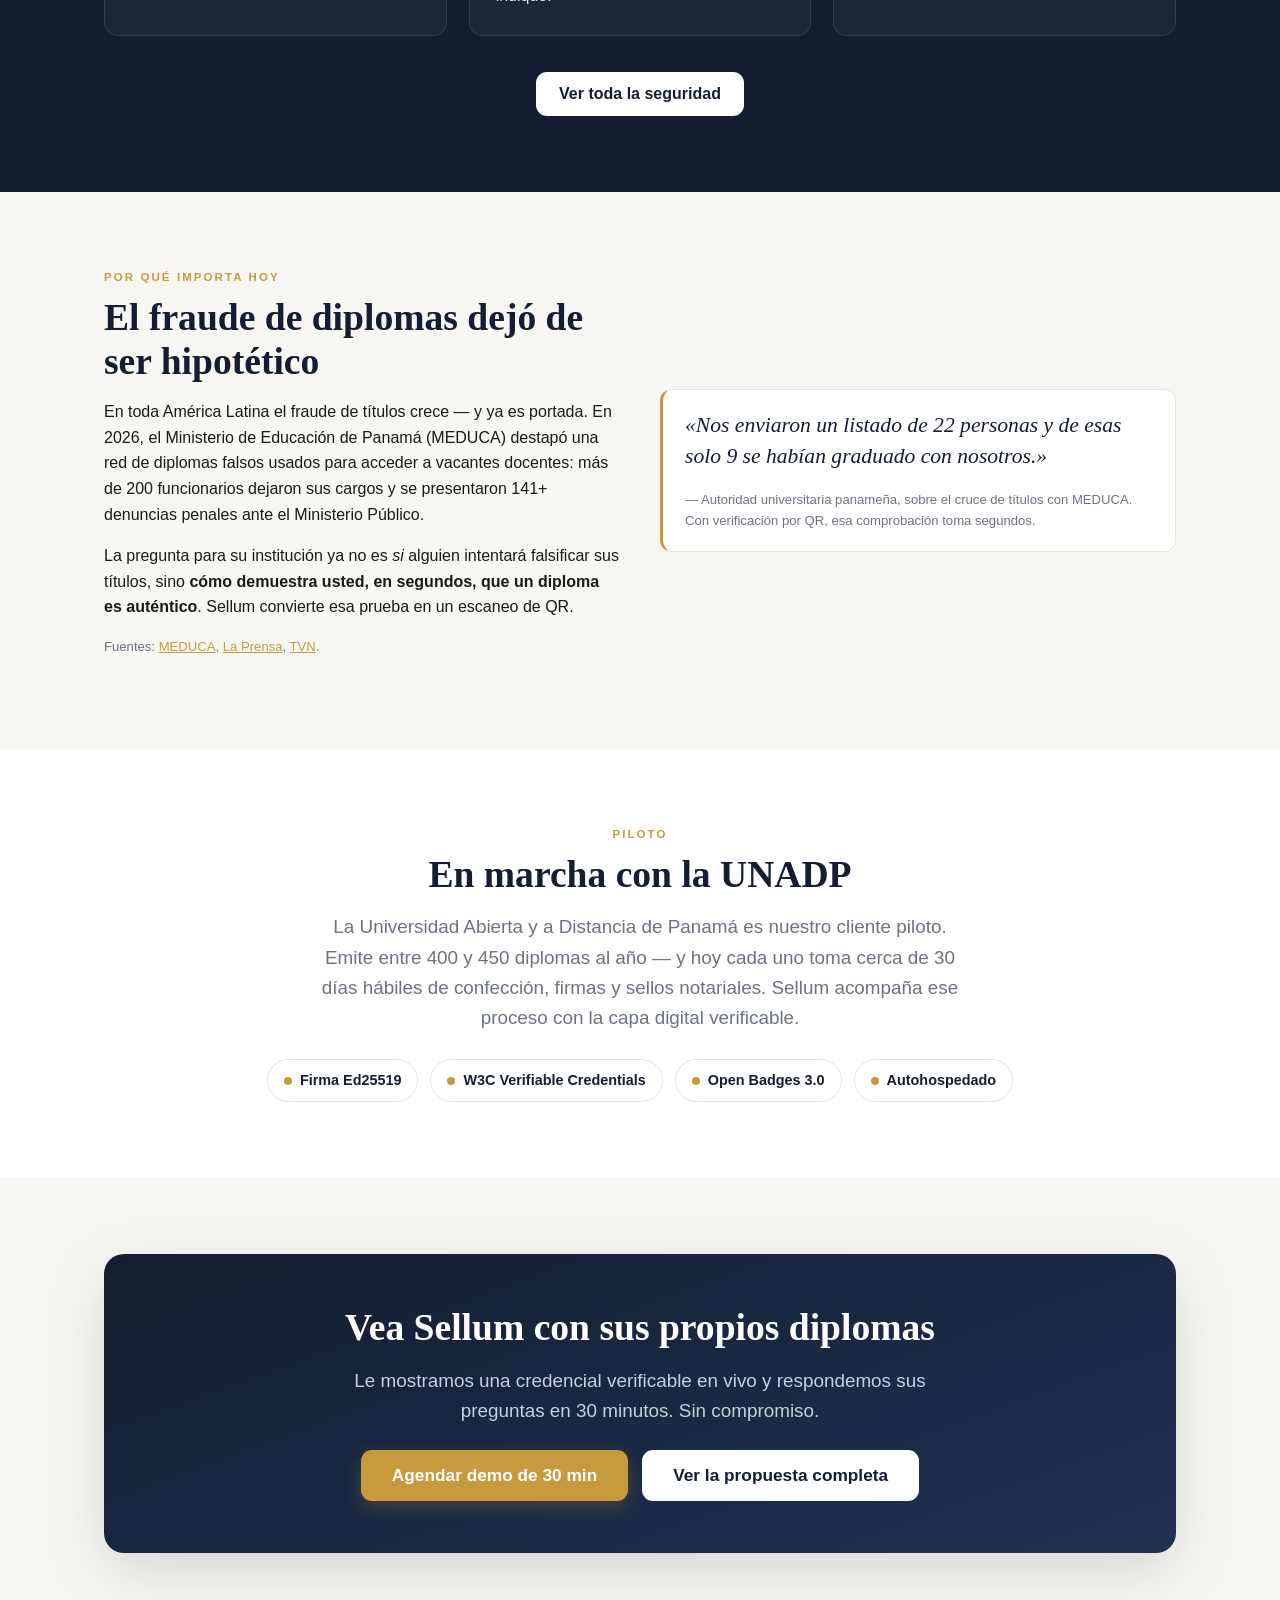
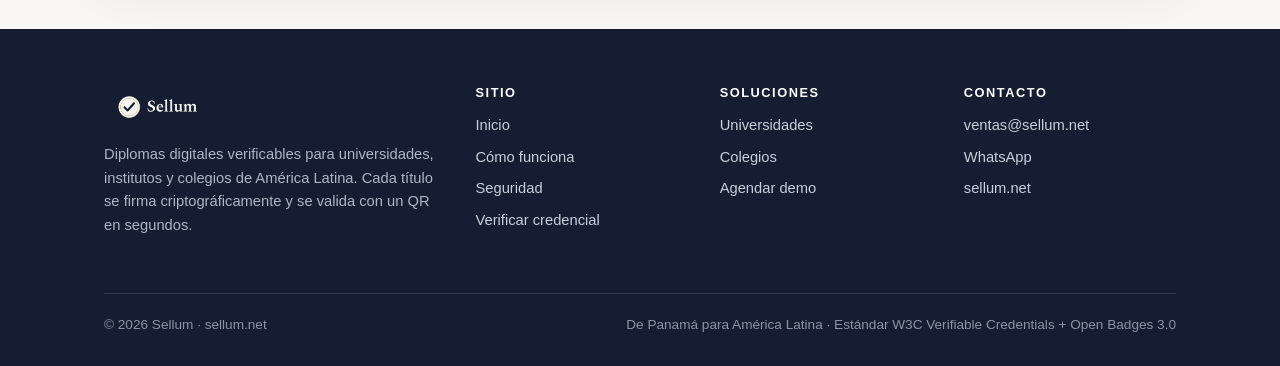
==== commit c9a8168e: "Identidad de marca nueva: logo 1c sello en negativo, paleta refrescada (#141D31/#C79A3E), og-image e" ====
--- a/index.html
+++ b/index.html
@@ -12,11 +12,11 @@
 <meta property="og:title" content="Diplomas digitales verificables en segundos">
 <meta property="og:description" content="Que un título de su institución se verifique con un QR en segundos. Firma criptográfica, control total de los datos y convivencia con el diploma impreso.">
 <meta property="og:url" content="https://sellum.net/">
-<meta property="og:image" content="https://sellum.net/assets/og-image.svg">
+<meta property="og:image" content="https://sellum.net/assets/og-image.png">
 <meta name="twitter:card" content="summary_large_image">
 <meta name="twitter:title" content="Sellum — Diplomas digitales verificables">
 <meta name="twitter:description" content="Verificación por QR en segundos, firma criptográfica y control total de sus datos.">
-<meta name="twitter:image" content="https://sellum.net/assets/og-image.svg">
+<meta name="twitter:image" content="https://sellum.net/assets/og-image.png">
 <link rel="icon" href="assets/favicon.svg" type="image/svg+xml">
 <link rel="apple-touch-icon" href="assets/favicon.svg">
 <link rel="stylesheet" href="assets/site.css">
@@ -39,7 +39,7 @@
 <header class="site-header">
   <div class="wrap nav">
     <a class="nav__logo" href="index.html" aria-label="Sellum — Inicio">
-      <img src="assets/sellum-logo-color.png" alt="Sellum" width="150" height="30">
+      <img src="assets/sellum-logo-color.png" alt="Sellum" width="150" height="53">
     </a>
     <button class="nav__toggle" type="button" aria-label="Abrir menú" aria-controls="nav-links" aria-expanded="false"><span></span></button>
     <nav class="nav__links" id="nav-links" aria-label="Navegación principal">
@@ -71,7 +71,7 @@
         </div>
         <div>
           <div class="diploma" role="img" aria-label="Ejemplo de diploma digital con sello Verificado por Sellum y código QR">
-            <svg class="diploma__seal" viewBox="0 0 64 64" aria-hidden="true"><circle cx="32" cy="32" r="29" fill="none" stroke="#16233b" stroke-width="2.4"/><circle cx="32" cy="32" r="23" fill="none" stroke="#16233b33" stroke-width="1"/><path d="M21.5 33 l6.8 6.8 l13.2 -14.4" fill="none" stroke="#b8862f" stroke-width="4.2" stroke-linecap="round" stroke-linejoin="round"/></svg>
+            <svg class="diploma__seal" viewBox="0 0 64 64" aria-hidden="true"><circle cx="32" cy="32" r="29" fill="none" stroke="#141d31" stroke-width="2.4"/><circle cx="32" cy="32" r="23" fill="none" stroke="#141d3133" stroke-width="1"/><path d="M21.5 33 l6.8 6.8 l13.2 -14.4" fill="none" stroke="#c79a3e" stroke-width="4.2" stroke-linecap="round" stroke-linejoin="round"/></svg>
             <div class="k">Diploma verificado</div>
             <div class="name serif">María Fernanda Gómez</div>
             <div class="prog">Licenciatura en Administración · UNADP · 2026</div>
@@ -81,7 +81,7 @@
                 <svg width="22" height="22" viewBox="0 0 64 64" aria-hidden="true"><circle cx="32" cy="32" r="27" fill="none" stroke="#d0a24a" stroke-width="4"/><path d="M21 33 l7 7 l14 -15" fill="none" stroke="#f7f6f2" stroke-width="5.5" stroke-linecap="round" stroke-linejoin="round"/></svg>
                 Verificado por Sellum
               </span>
-              <svg class="qr" viewBox="0 0 40 40" aria-hidden="true"><rect width="40" height="40" fill="#fff"/><g fill="#16233b"><rect x="2" y="2" width="11" height="11"/><rect x="4" y="4" width="7" height="7" fill="#fff"/><rect x="6" y="6" width="3" height="3"/><rect x="27" y="2" width="11" height="11"/><rect x="29" y="4" width="7" height="7" fill="#fff"/><rect x="31" y="6" width="3" height="3"/><rect x="2" y="27" width="11" height="11"/><rect x="4" y="29" width="7" height="7" fill="#fff"/><rect x="6" y="31" width="3" height="3"/><rect x="18" y="4" width="3" height="3"/><rect x="18" y="10" width="3" height="3"/><rect x="22" y="7" width="3" height="3"/><rect x="18" y="18" width="3" height="3"/><rect x="24" y="18" width="3" height="3"/><rect x="30" y="18" width="3" height="3"/><rect x="18" y="24" width="3" height="3"/><rect x="27" y="24" width="3" height="3"/><rect x="21" y="30" width="3" height="3"/><rect x="27" y="33" width="3" height="3"/><rect x="33" y="33" width="3" height="3"/></g></svg>
+              <svg class="qr" viewBox="0 0 40 40" aria-hidden="true"><rect width="40" height="40" fill="#fff"/><g fill="#141d31"><rect x="2" y="2" width="11" height="11"/><rect x="4" y="4" width="7" height="7" fill="#fff"/><rect x="6" y="6" width="3" height="3"/><rect x="27" y="2" width="11" height="11"/><rect x="29" y="4" width="7" height="7" fill="#fff"/><rect x="31" y="6" width="3" height="3"/><rect x="2" y="27" width="11" height="11"/><rect x="4" y="29" width="7" height="7" fill="#fff"/><rect x="6" y="31" width="3" height="3"/><rect x="18" y="4" width="3" height="3"/><rect x="18" y="10" width="3" height="3"/><rect x="22" y="7" width="3" height="3"/><rect x="18" y="18" width="3" height="3"/><rect x="24" y="18" width="3" height="3"/><rect x="30" y="18" width="3" height="3"/><rect x="18" y="24" width="3" height="3"/><rect x="27" y="24" width="3" height="3"/><rect x="21" y="30" width="3" height="3"/><rect x="27" y="33" width="3" height="3"/><rect x="33" y="33" width="3" height="3"/></g></svg>
             </div>
           </div>
         </div>
@@ -257,7 +257,7 @@
   <div class="wrap">
     <div class="footer-grid">
       <div>
-        <div class="footer-logo"><img src="assets/sellum-logo-reverse.png" alt="Sellum" width="150" height="30"></div>
+        <div class="footer-logo"><img src="assets/sellum-logo-reverse.png" alt="Sellum" width="150" height="53"></div>
         <p>Diplomas digitales verificables para universidades, institutos y colegios de América Latina. Cada título se firma criptográficamente y se valida con un QR en segundos.</p>
       </div>
       <div>
--- a/assets/site.css
+++ b/assets/site.css
@@ -3,9 +3,9 @@
    Tokens confirmados contra marca/sellum-marca.html
    ============================================================ */
 :root{
-  --navy:#16233B;
+  --navy:#141D31;
   --navy2:#1F3252;
-  --gold:#B8862F;
+  --gold:#C79A3E;
   --goldl:#D0A24A;
   --paper:#F7F6F2;
   --muted:#6B7280;
@@ -63,7 +63,7 @@
 .site-header{position:sticky;top:0;z-index:50;background:rgba(247,246,242,.88);backdrop-filter:saturate(180%) blur(10px);border-bottom:1px solid var(--line)}
 .nav{display:flex;align-items:center;gap:20px;height:70px}
 .nav__logo{display:flex;align-items:center}
-.nav__logo img{height:30px;width:auto}
+.nav__logo img{height:44px;width:auto}
 .nav__links{display:flex;gap:6px;margin-left:auto;align-items:center}
 .nav__links a{padding:9px 12px;border-radius:9px;font-size:.94rem;color:#33405a;font-weight:500}
 .nav__links a:hover{background:rgba(22,35,59,.06);color:var(--navy)}
@@ -239,7 +239,7 @@
 .footer-grid h4{color:#fff;font-family:var(--sans);font-size:.8rem;letter-spacing:.12em;text-transform:uppercase;margin-bottom:14px}
 .footer-grid ul{list-style:none;margin:0;padding:0}
 .footer-grid li{margin:8px 0}
-.footer-logo img{height:30px;margin-bottom:14px}
+.footer-logo img{height:44px;width:auto;margin-bottom:14px}
 .footer-bottom{border-top:1px solid rgba(255,255,255,.12);margin-top:40px;padding-top:20px;display:flex;justify-content:space-between;flex-wrap:wrap;gap:12px;color:#8b94a6;font-size:.85rem}
 
 /* Sticky móvil */
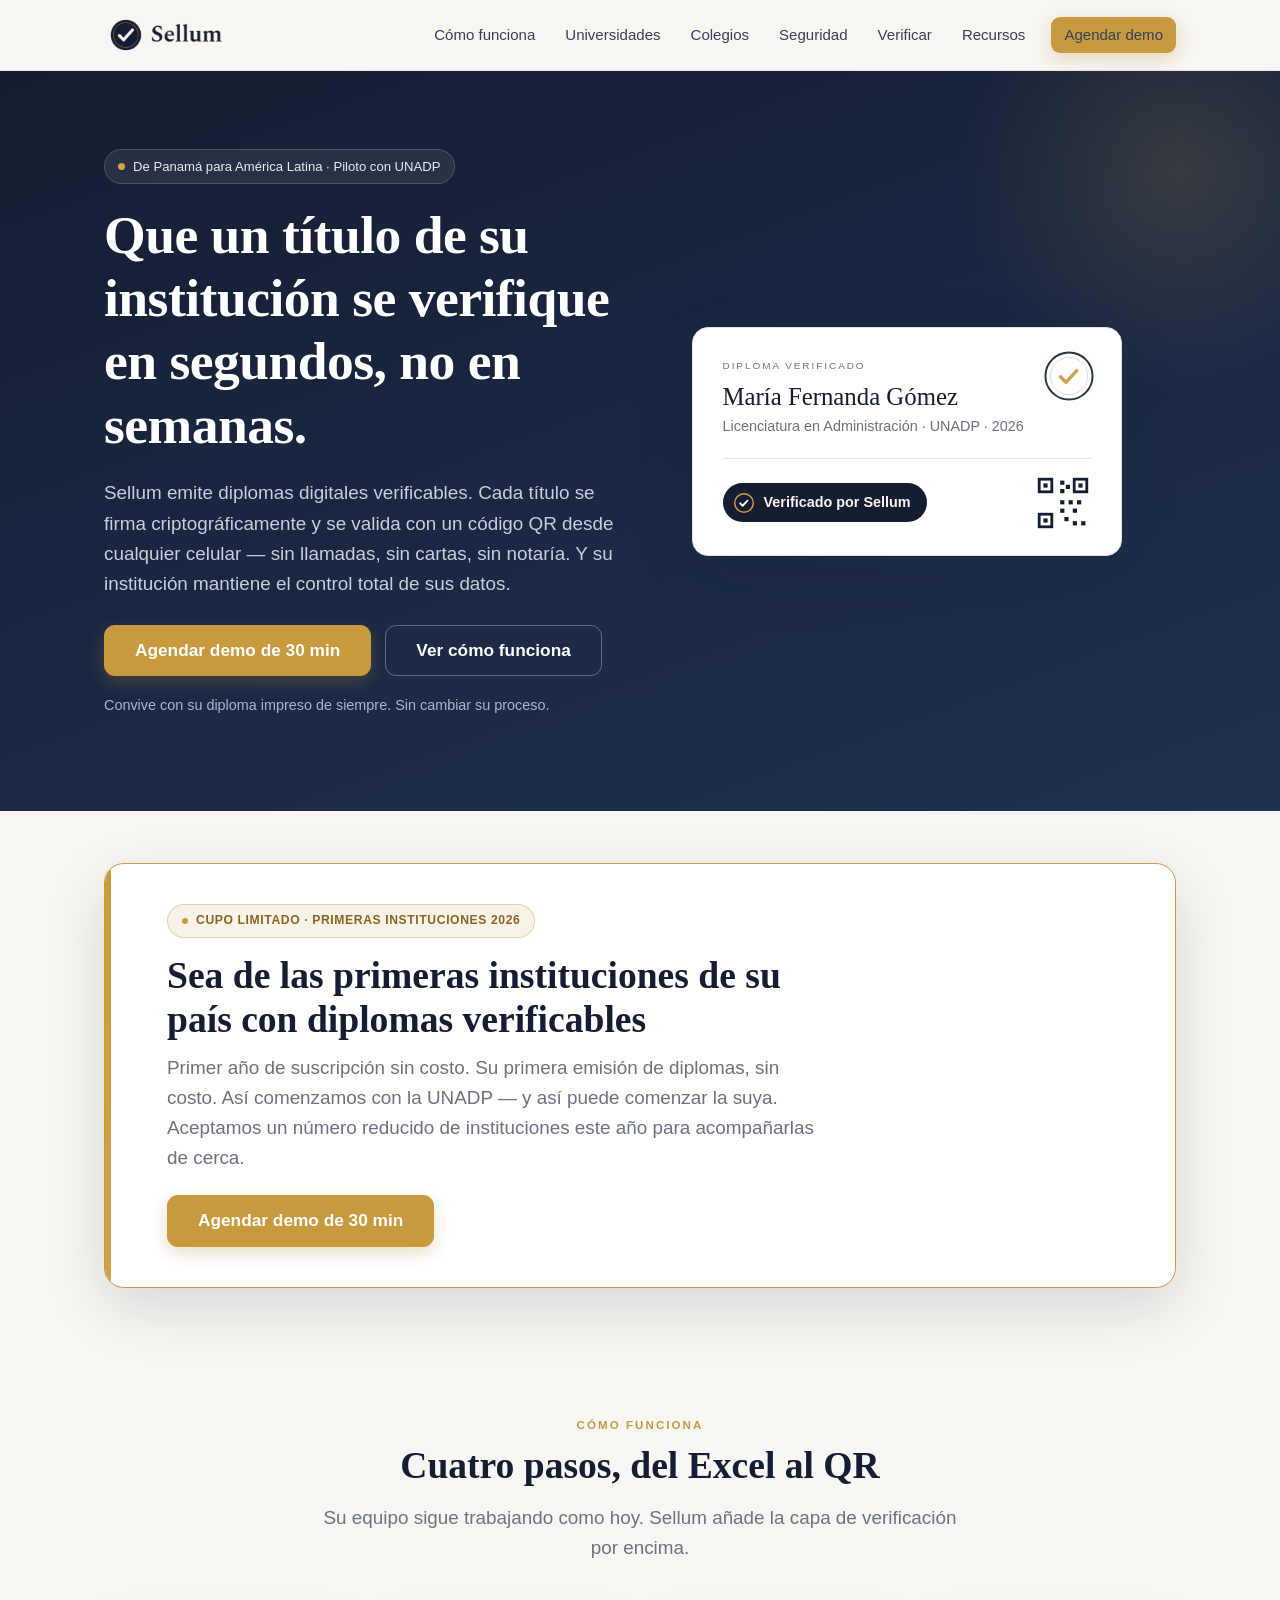
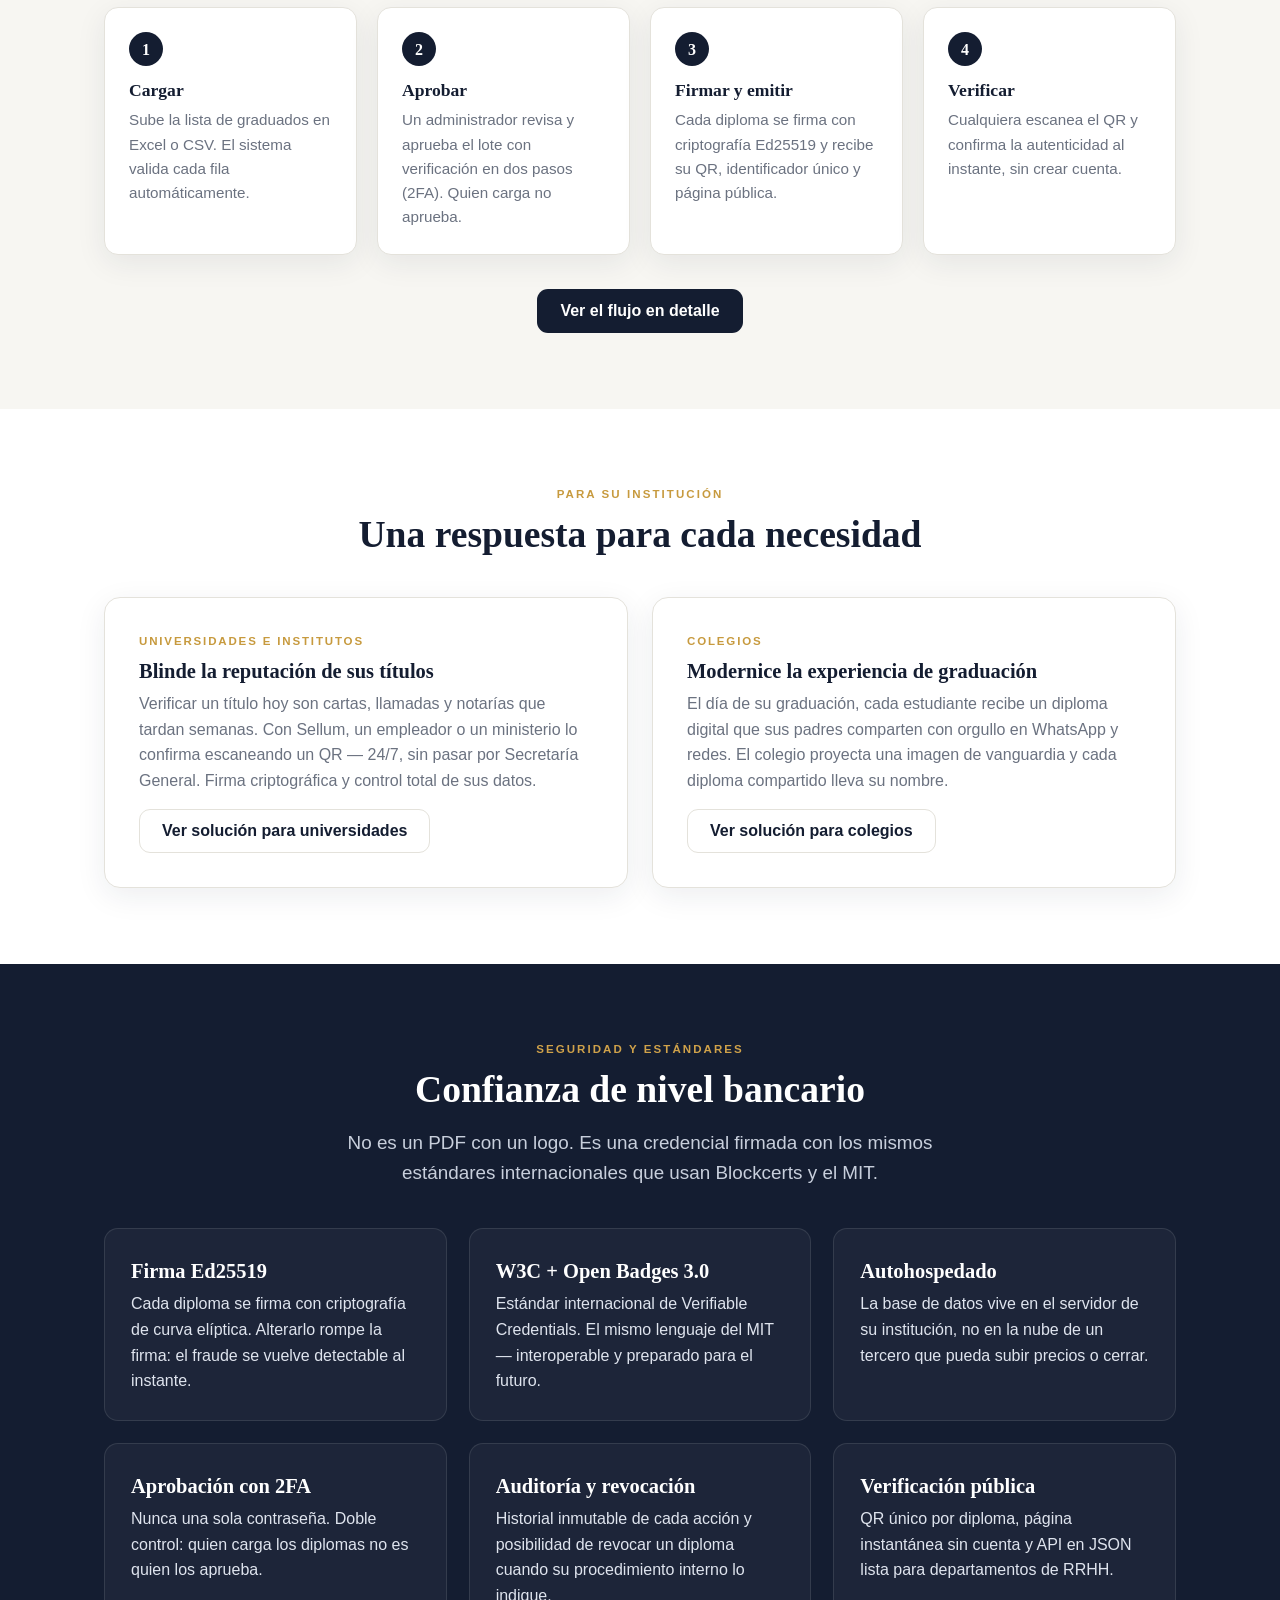
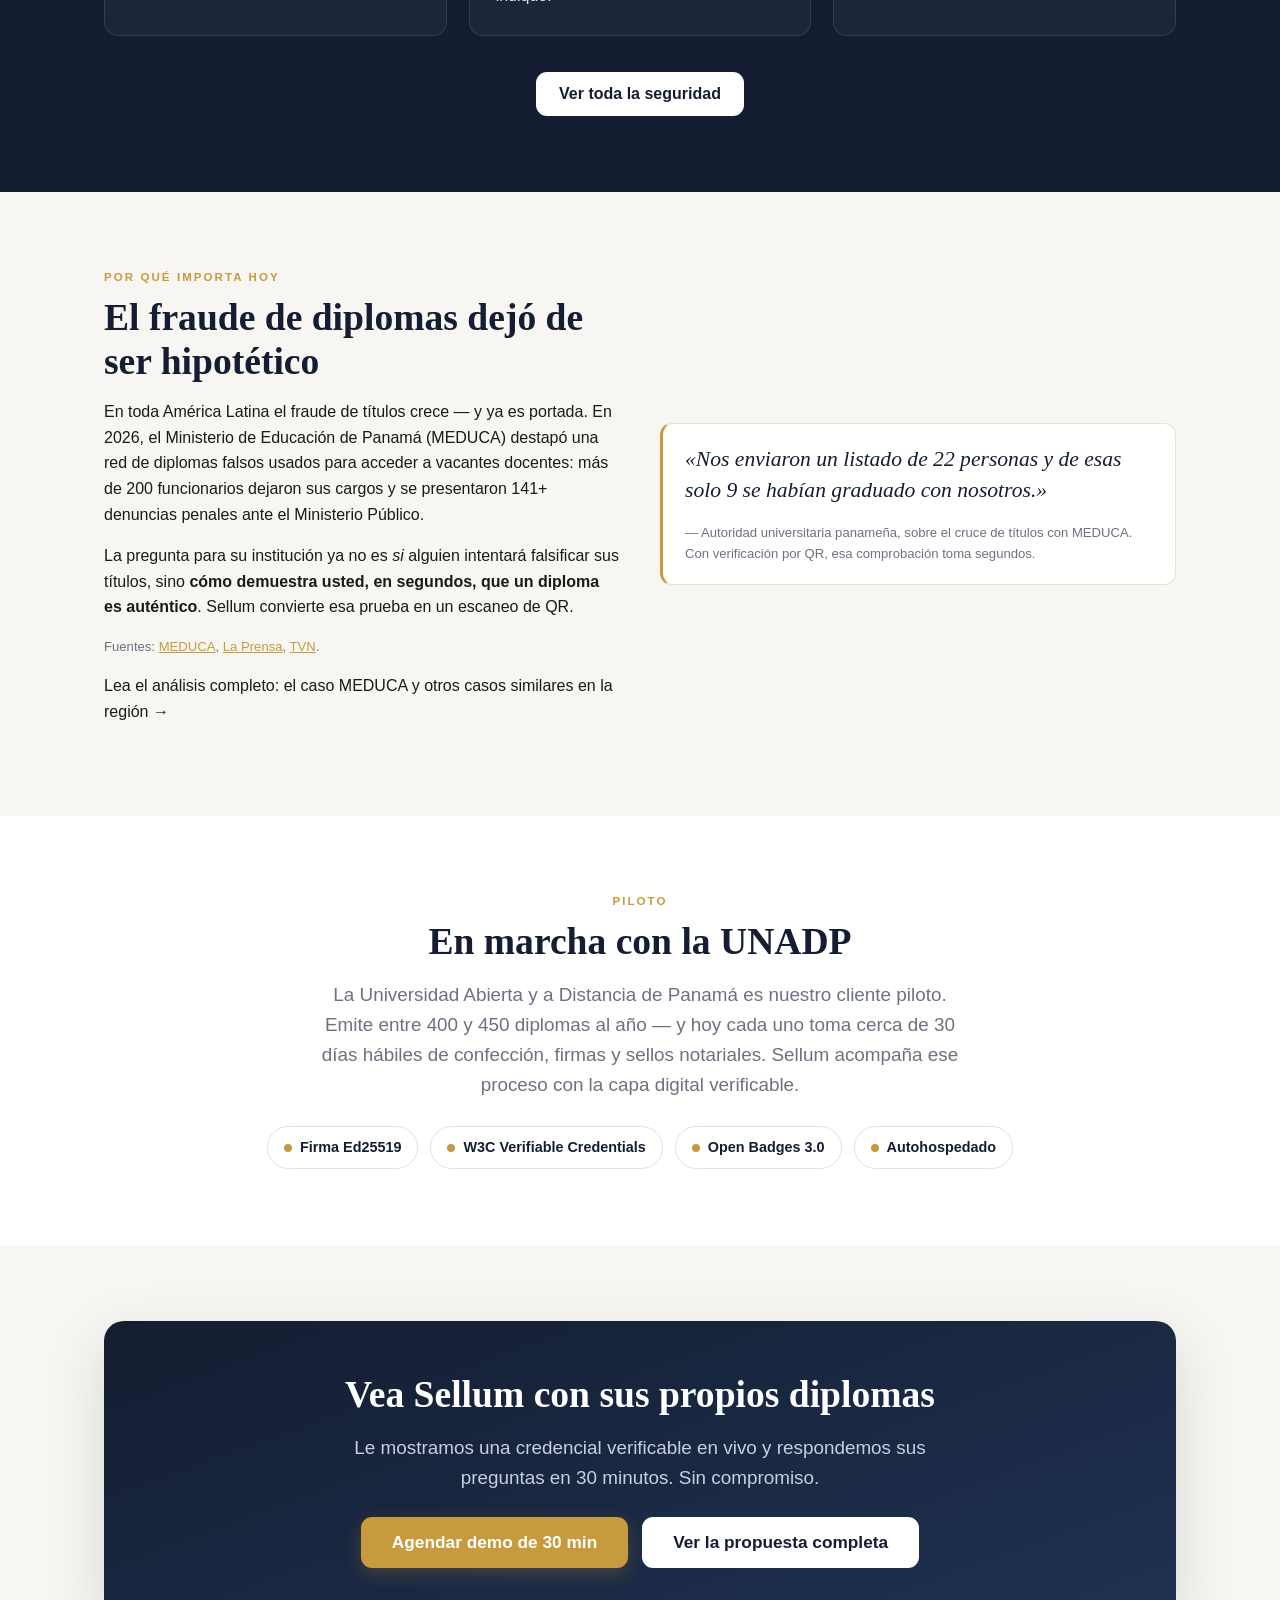
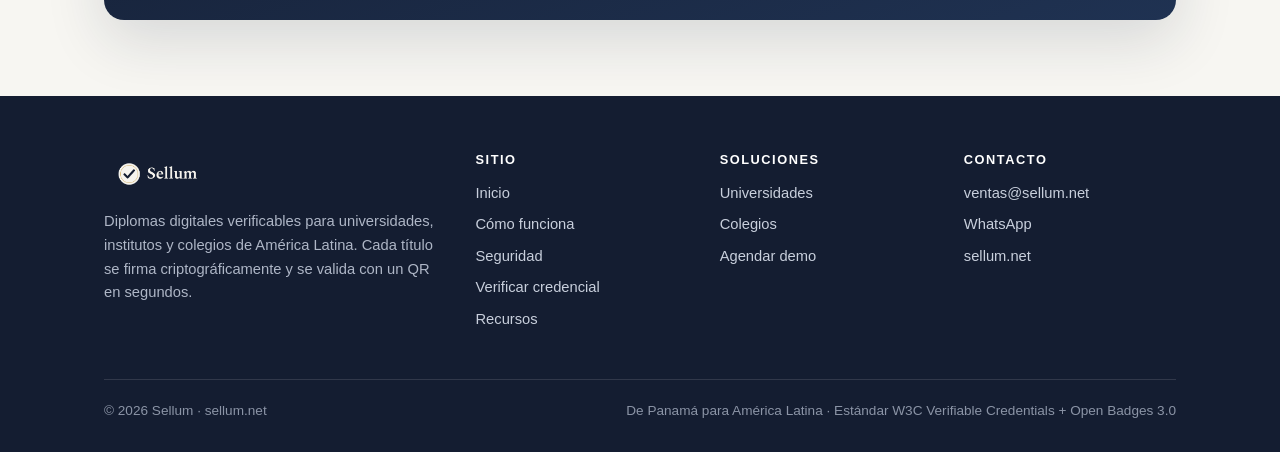
==== commit 92fc194b: "SEO técnico: URLs limpias, FAQPage schema y og-image optimizada Los enlaces internos, canonical y og" ====
--- a/index.html
+++ b/index.html
@@ -12,11 +12,11 @@
 <meta property="og:title" content="Diplomas digitales verificables en segundos">
 <meta property="og:description" content="Que un título de su institución se verifique con un QR en segundos. Firma criptográfica, control total de los datos y convivencia con el diploma impreso.">
 <meta property="og:url" content="https://sellum.net/">
-<meta property="og:image" content="https://sellum.net/assets/og-image.png">
+<meta property="og:image" content="https://sellum.net/assets/og-image.jpg">
 <meta name="twitter:card" content="summary_large_image">
 <meta name="twitter:title" content="Sellum — Diplomas digitales verificables">
 <meta name="twitter:description" content="Verificación por QR en segundos, firma criptográfica y control total de sus datos.">
-<meta name="twitter:image" content="https://sellum.net/assets/og-image.png">
+<meta name="twitter:image" content="https://sellum.net/assets/og-image.jpg">
 <link rel="icon" href="assets/favicon.svg" type="image/svg+xml">
 <link rel="apple-touch-icon" href="assets/favicon.svg">
 <link rel="stylesheet" href="assets/site.css">
@@ -38,17 +38,18 @@
 
 <header class="site-header">
   <div class="wrap nav">
-    <a class="nav__logo" href="index.html" aria-label="Sellum — Inicio">
+    <a class="nav__logo" href="/" aria-label="Sellum — Inicio">
       <img src="assets/sellum-logo-color.png" alt="Sellum" width="150" height="53">
     </a>
     <button class="nav__toggle" type="button" aria-label="Abrir menú" aria-controls="nav-links" aria-expanded="false"><span></span></button>
     <nav class="nav__links" id="nav-links" aria-label="Navegación principal">
-      <a href="producto.html">Cómo funciona</a>
-      <a href="universidades.html">Universidades</a>
-      <a href="colegios.html">Colegios</a>
-      <a href="seguridad.html">Seguridad</a>
-      <a href="verificar.html">Verificar</a>
-      <span class="nav__cta"><a class="btn btn--gold" href="contacto.html">Agendar demo</a></span>
+      <a href="producto">Cómo funciona</a>
+      <a href="universidades">Universidades</a>
+      <a href="colegios">Colegios</a>
+      <a href="seguridad">Seguridad</a>
+      <a href="verificar">Verificar</a>
+      <a href="recursos">Recursos</a>
+      <span class="nav__cta"><a class="btn btn--gold" href="contacto">Agendar demo</a></span>
     </nav>
   </div>
 </header>
@@ -64,8 +65,8 @@
           <h1>Que un título de su institución se verifique en segundos, no en semanas.</h1>
           <p class="lead">Sellum emite diplomas digitales verificables. Cada título se firma criptográficamente y se valida con un código QR desde cualquier celular — sin llamadas, sin cartas, sin notaría. Y su institución mantiene el control total de sus datos.</p>
           <div class="btn-row" style="margin-top:26px">
-            <a class="btn btn--gold btn--lg" href="contacto.html">Agendar demo de 30 min</a>
-            <a class="btn btn--ghost btn--lg" style="color:#fff;border-color:rgba(255,255,255,.3)" href="producto.html">Ver cómo funciona</a>
+            <a class="btn btn--gold btn--lg" href="contacto">Agendar demo de 30 min</a>
+            <a class="btn btn--ghost btn--lg" style="color:#fff;border-color:rgba(255,255,255,.3)" href="producto">Ver cómo funciona</a>
           </div>
           <p style="margin-top:18px;font-size:.9rem;color:#aeb6c6">Convive con su diploma impreso de siempre. Sin cambiar su proceso.</p>
         </div>
@@ -97,7 +98,7 @@
           <span class="offer-chip"><span class="dot"></span> Cupo limitado · Primeras instituciones 2026</span>
           <h2>Sea de las primeras instituciones de su país con diplomas verificables</h2>
           <p class="lead">Primer año de suscripción sin costo. Su primera emisión de diplomas, sin costo. Así comenzamos con la UNADP — y así puede comenzar la suya. Aceptamos un número reducido de instituciones este año para acompañarlas de cerca.</p>
-          <a class="btn btn--gold btn--lg" href="contacto.html">Agendar demo de 30 min</a>
+          <a class="btn btn--gold btn--lg" href="contacto">Agendar demo de 30 min</a>
         </div>
       </div>
     </div>
@@ -134,7 +135,7 @@
         </div>
       </div>
       <div class="center" style="margin-top:34px">
-        <a class="btn btn--navy" href="producto.html">Ver el flujo en detalle</a>
+        <a class="btn btn--navy" href="producto">Ver el flujo en detalle</a>
       </div>
     </div>
   </section>
@@ -151,13 +152,13 @@
           <span class="tag">Universidades e institutos</span>
           <h3>Blinde la reputación de sus títulos</h3>
           <p>Verificar un título hoy son cartas, llamadas y notarías que tardan semanas. Con Sellum, un empleador o un ministerio lo confirma escaneando un QR — 24/7, sin pasar por Secretaría General. Firma criptográfica y control total de sus datos.</p>
-          <a class="btn btn--ghost" href="universidades.html">Ver solución para universidades</a>
+          <a class="btn btn--ghost" href="universidades">Ver solución para universidades</a>
         </div>
         <div class="aud__card">
           <span class="tag">Colegios</span>
           <h3>Modernice la experiencia de graduación</h3>
           <p>El día de su graduación, cada estudiante recibe un diploma digital que sus padres comparten con orgullo en WhatsApp y redes. El colegio proyecta una imagen de vanguardia y cada diploma compartido lleva su nombre.</p>
-          <a class="btn btn--ghost" href="colegios.html">Ver solución para colegios</a>
+          <a class="btn btn--ghost" href="colegios">Ver solución para colegios</a>
         </div>
       </div>
     </div>
@@ -198,7 +199,7 @@
         </div>
       </div>
       <div class="center" style="margin-top:36px">
-        <a class="btn btn--onnavy" href="seguridad.html">Ver toda la seguridad</a>
+        <a class="btn btn--onnavy" href="seguridad">Ver toda la seguridad</a>
       </div>
     </div>
   </section>
@@ -213,6 +214,7 @@
           <p>En toda América Latina el fraude de títulos crece — y ya es portada. En 2026, el Ministerio de Educación de Panamá (MEDUCA) destapó una red de diplomas falsos usados para acceder a vacantes docentes: más de 200 funcionarios dejaron sus cargos y se presentaron 141+ denuncias penales ante el Ministerio Público.</p>
           <p>La pregunta para su institución ya no es <em>si</em> alguien intentará falsificar sus títulos, sino <strong>cómo demuestra usted, en segundos, que un diploma es auténtico</strong>. Sellum convierte esa prueba en un escaneo de QR.</p>
           <p class="source-note">Fuentes: <a href="https://www.meduca.gob.pa/tras-denuncias-por-presuntos-diplomas-falsos-y-red-de-corrupcion-se-registran-renuncias-y-abandono-de-cargos-por-funcionarios-y-docentes/" target="_blank" rel="noopener">MEDUCA</a>, <a href="https://www.prensa.com/sociedad/meduca-destapa-red-de-diplomas-falsos-hay-141-denuncias-en-el-ministerio-publico/" target="_blank" rel="noopener">La Prensa</a>, <a href="https://www.tvn-2.com/nacionales/docentes-funcionarios-renuncian-medio-escandalo-diplomas-falsos-lucy-molinar-ministerio-de-educacion_1_2239912.html" target="_blank" rel="noopener">TVN</a>.</p>
+          <p><a href="recursos/fraude-de-diplomas-en-america-latina">Lea el análisis completo: el caso MEDUCA y otros casos similares en la región →</a></p>
         </div>
         <div class="note">
           <p class="quote">«Nos enviaron un listado de 22 personas y de esas solo 9 se habían graduado con nosotros.»</p>
@@ -244,8 +246,8 @@
         <h2>Vea Sellum con sus propios diplomas</h2>
         <p class="lead">Le mostramos una credencial verificable en vivo y respondemos sus preguntas en 30 minutos. Sin compromiso.</p>
         <div class="btn-row" style="justify-content:center;margin-top:24px">
-          <a class="btn btn--gold btn--lg" href="contacto.html">Agendar demo de 30 min</a>
-          <a class="btn btn--onnavy btn--lg" href="landing-demo.html">Ver la propuesta completa</a>
+          <a class="btn btn--gold btn--lg" href="contacto">Agendar demo de 30 min</a>
+          <a class="btn btn--onnavy btn--lg" href="landing-demo">Ver la propuesta completa</a>
         </div>
       </div>
     </div>
@@ -257,24 +259,25 @@
   <div class="wrap">
     <div class="footer-grid">
       <div>
-        <div class="footer-logo"><img src="assets/sellum-logo-reverse.png" alt="Sellum" width="150" height="53"></div>
+        <div class="footer-logo"><img src="assets/sellum-logo-reverse.png" alt="Sellum" width="129" height="53"></div>
         <p>Diplomas digitales verificables para universidades, institutos y colegios de América Latina. Cada título se firma criptográficamente y se valida con un QR en segundos.</p>
       </div>
       <div>
         <h4>Sitio</h4>
         <ul>
-          <li><a href="index.html">Inicio</a></li>
-          <li><a href="producto.html">Cómo funciona</a></li>
-          <li><a href="seguridad.html">Seguridad</a></li>
-          <li><a href="verificar.html">Verificar credencial</a></li>
+          <li><a href="/">Inicio</a></li>
+          <li><a href="producto">Cómo funciona</a></li>
+          <li><a href="seguridad">Seguridad</a></li>
+          <li><a href="verificar">Verificar credencial</a></li>
+          <li><a href="recursos">Recursos</a></li>
         </ul>
       </div>
       <div>
         <h4>Soluciones</h4>
         <ul>
-          <li><a href="universidades.html">Universidades</a></li>
-          <li><a href="colegios.html">Colegios</a></li>
-          <li><a href="contacto.html">Agendar demo</a></li>
+          <li><a href="universidades">Universidades</a></li>
+          <li><a href="colegios">Colegios</a></li>
+          <li><a href="contacto">Agendar demo</a></li>
         </ul>
       </div>
       <div>
@@ -294,7 +297,7 @@
 </footer>
 
 <div class="sticky-cta">
-  <a class="btn btn--gold" href="contacto.html">Agendar demo</a>
+  <a class="btn btn--gold" href="contacto">Agendar demo</a>
   <a class="btn btn--wa" href="https://wa.me/50763304392" target="_blank" rel="noopener" aria-label="Escríbanos por WhatsApp">WhatsApp</a>
 </div>
 
--- a/assets/site.css
+++ b/assets/site.css
@@ -277,3 +277,21 @@
 
 .skip-link{position:absolute;left:-999px;top:0;background:var(--navy);color:#fff;padding:10px 16px;border-radius:0 0 8px 0;z-index:100}
 .skip-link:focus{left:0}
+
+/* Artículos / recursos */
+.article{max-width:720px;margin:0 auto}
+.article .meta{font-size:.86rem;color:var(--muted);margin-bottom:8px}
+.article h2{margin-top:2.2em}
+.article h3{margin-top:1.6em}
+.article p{color:#2a2f3a}
+.article ul,.article ol{padding-left:22px;color:#2a2f3a}
+.article li{margin:6px 0}
+.article a{color:var(--gold);text-decoration:underline;text-underline-offset:2px}
+.article a:hover{color:#8a631f}
+.article .lead{color:var(--muted);font-size:1.12rem;max-width:none}
+.article-cards{display:grid;gap:20px;grid-template-columns:repeat(2,1fr)}
+@media(max-width:640px){.article-cards{grid-template-columns:1fr}}
+.article-card{background:var(--white);border:1px solid var(--line);border-radius:var(--radius);padding:24px;box-shadow:var(--shadow);display:block}
+.article-card .kick{margin-bottom:10px}
+.article-card h3{margin:0 0 8px}
+.article-card p{color:var(--muted);font-size:.95rem;margin:0}
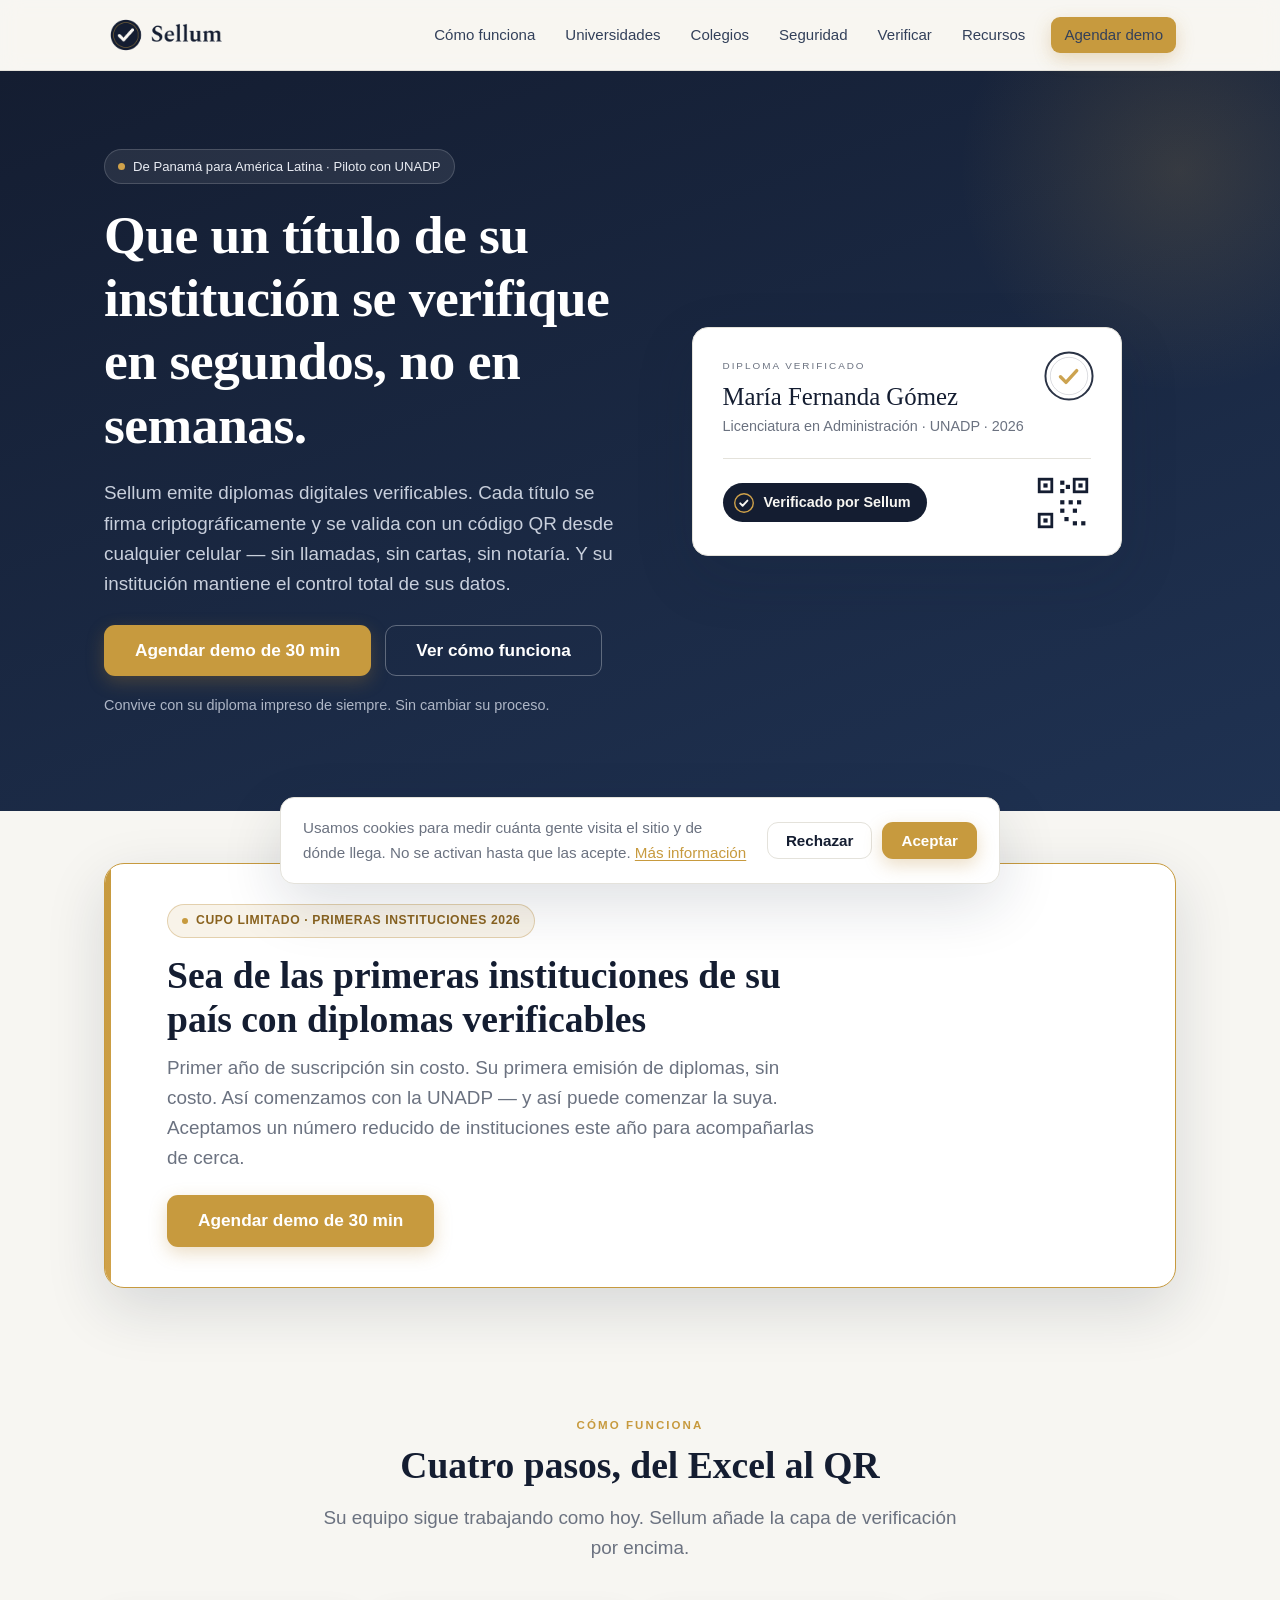
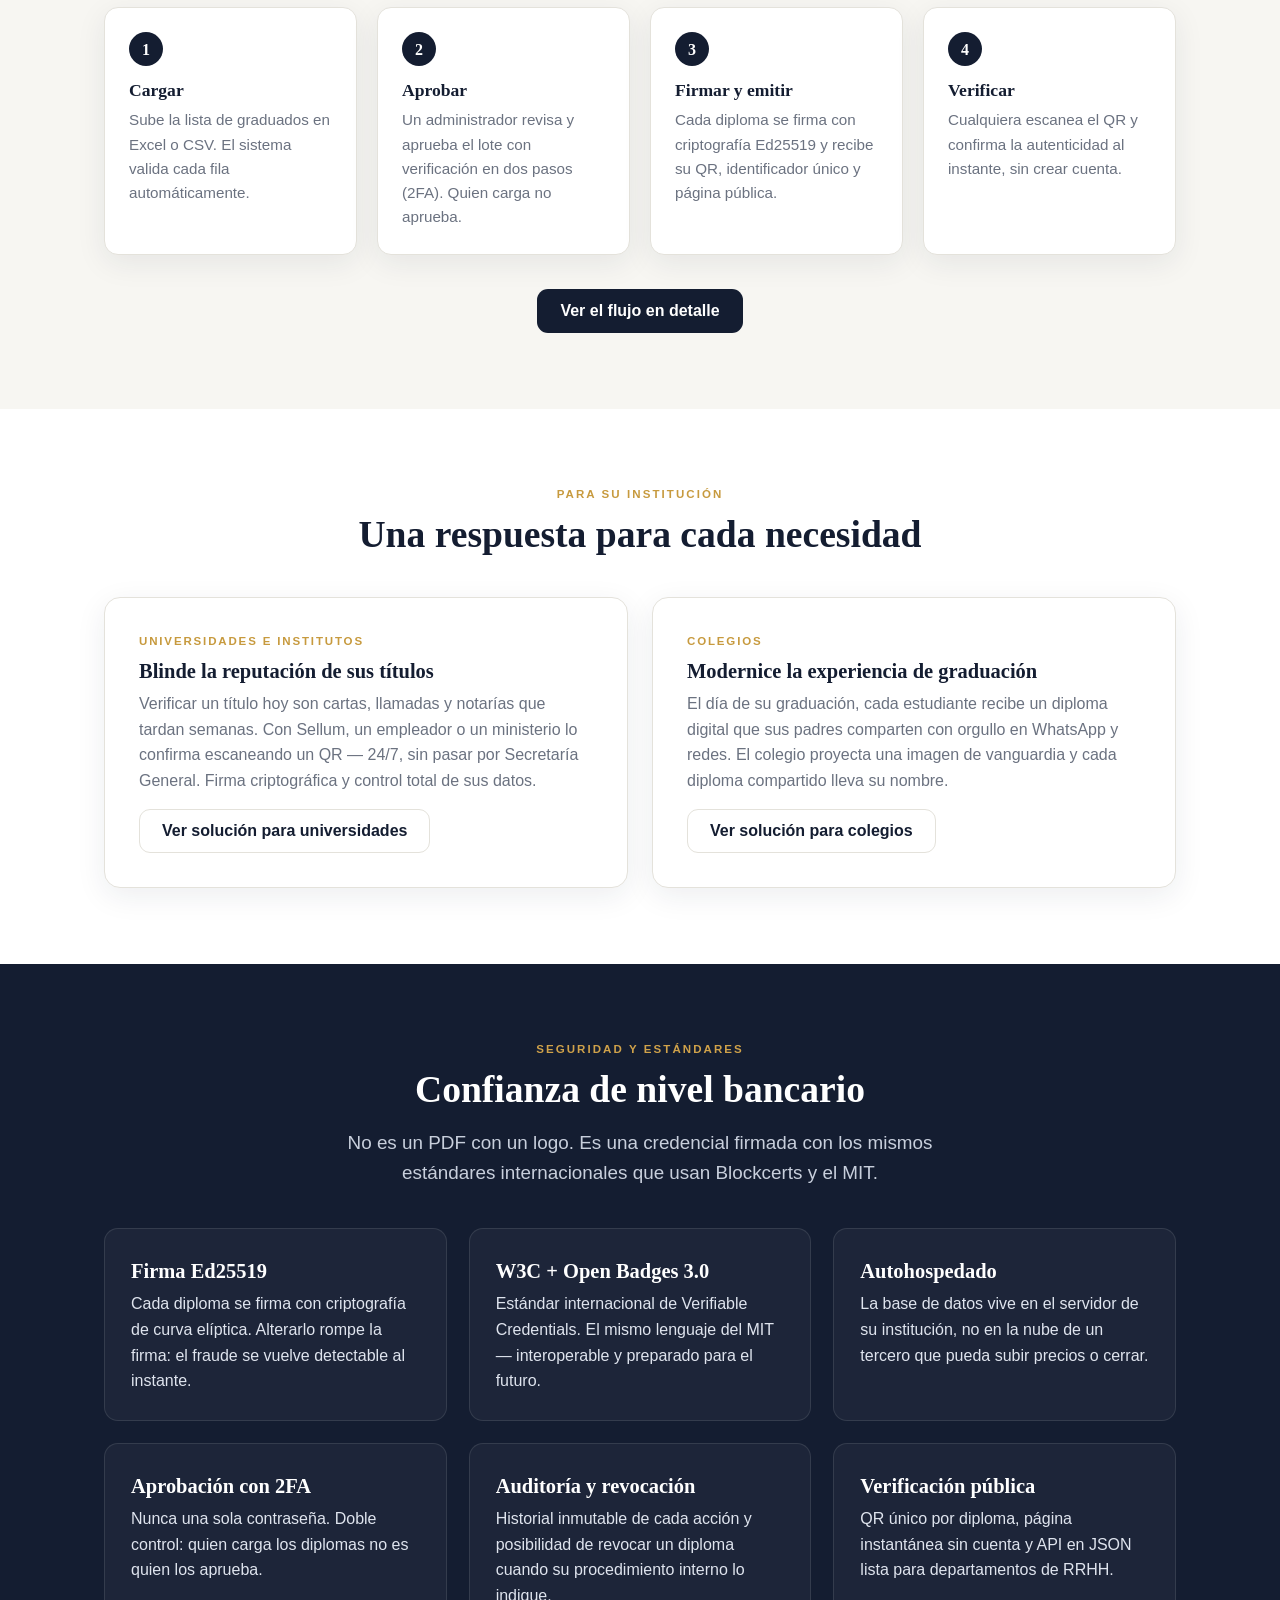
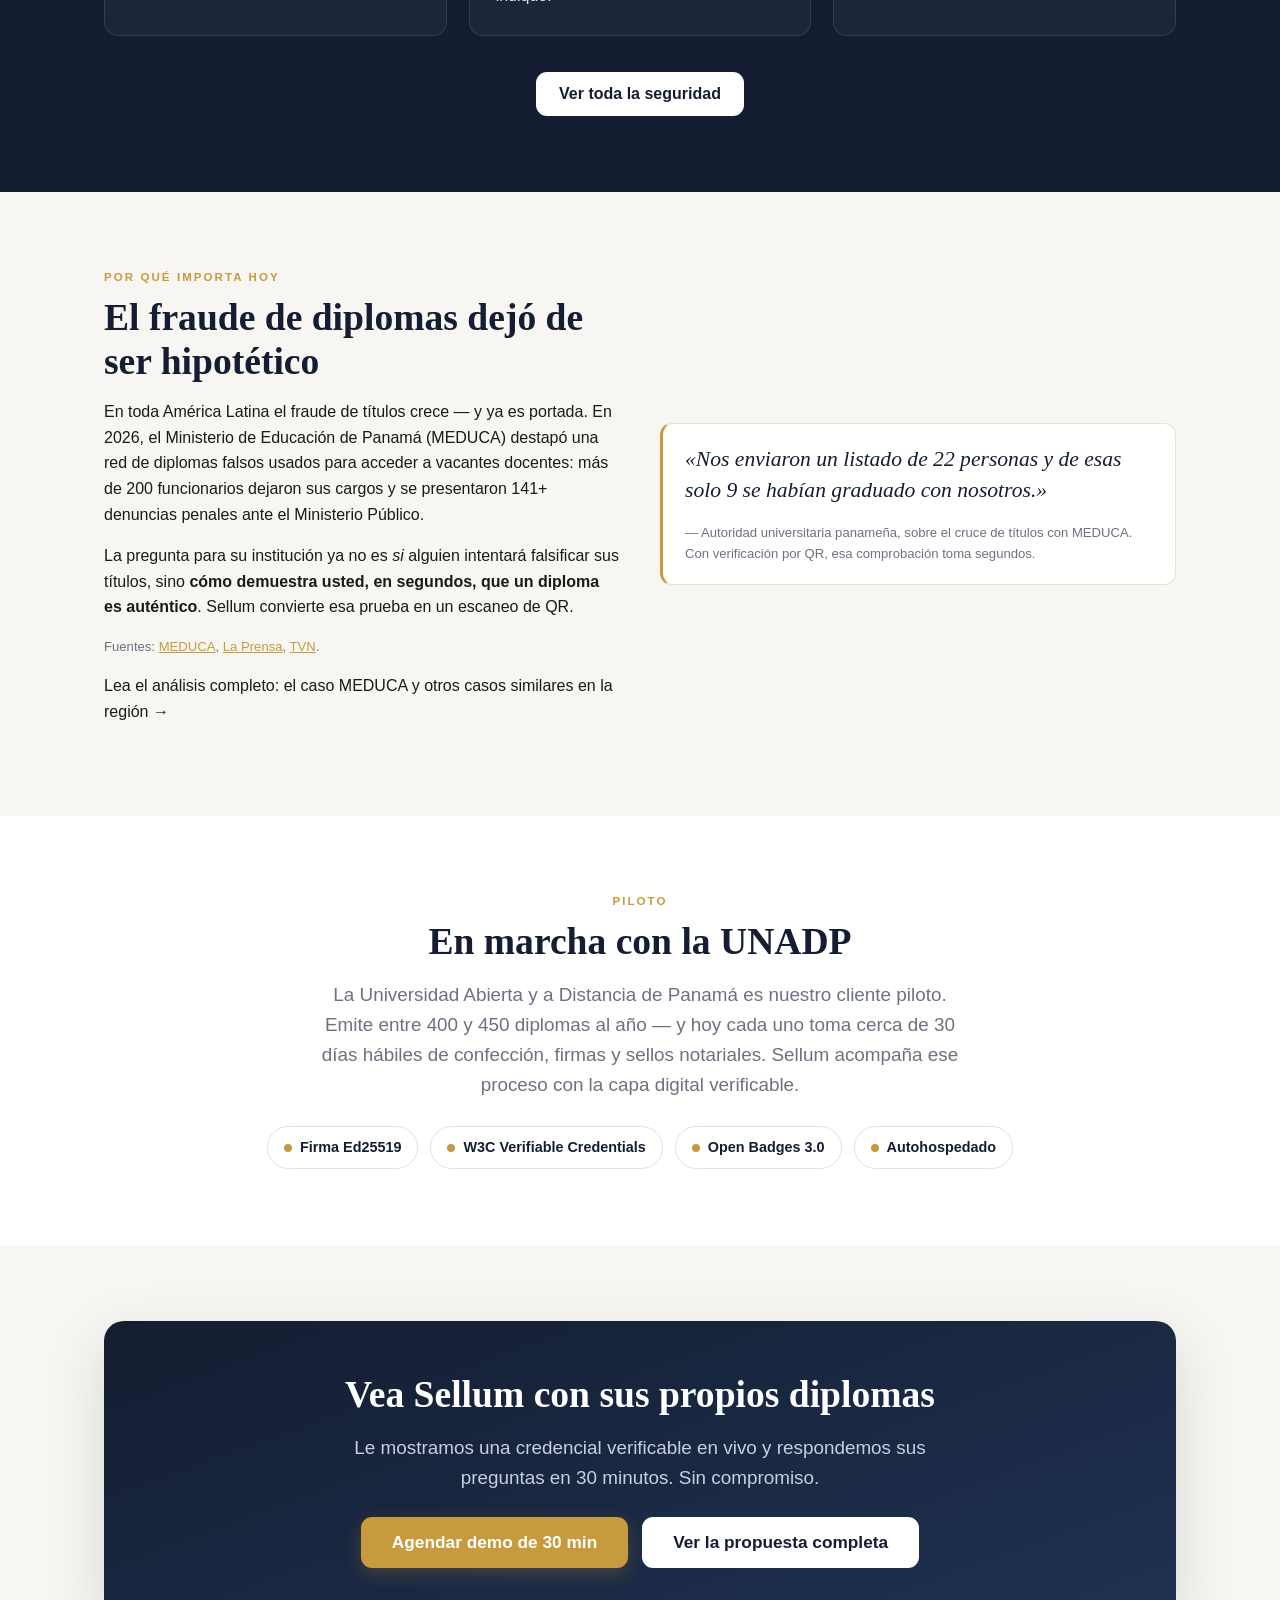
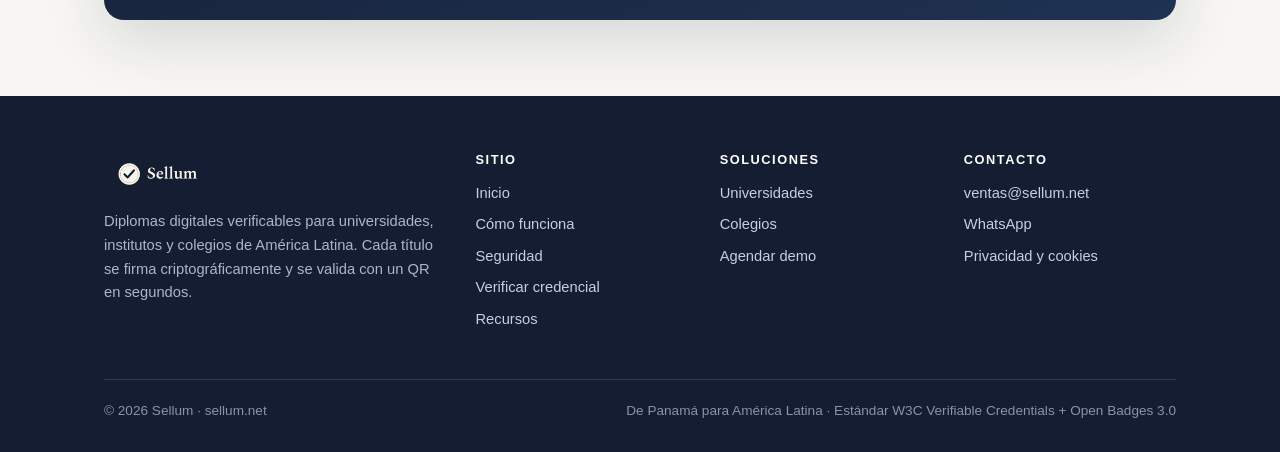
==== commit 54c9d59f: "Agrega medición con consentimiento de cookies (Ley 81) Ningún script de seguimiento va suelto en el " ====
--- a/index.html
+++ b/index.html
@@ -3,6 +3,7 @@
 <head>
 <meta charset="utf-8">
 <meta name="viewport" content="width=device-width, initial-scale=1">
+<meta name="google-site-verification" content="BcSBT_f72SK_iYJACXcRt43K1hIrFUNl95QuL32GiVQ" />
 <title>Sellum — Diplomas digitales verificables en segundos para América Latina</title>
 <meta name="description" content="Sellum emite diplomas digitales verificables para universidades, institutos y colegios de América Latina. Firma criptográfica, verificación por QR en segundos y control total de sus datos. Convive con el diploma impreso.">
 <link rel="canonical" href="https://sellum.net/">
@@ -32,6 +33,8 @@
   "knowsAbout": ["Verifiable Credentials", "Open Badges 3.0", "verificación de diplomas", "firma criptográfica Ed25519"]
 }
 </script>
+<!-- Consentimiento de cookies: decide si se carga Google Tag Manager. Ver assets/cookies.js -->
+<script src="assets/cookies.js"></script>
 </head>
 <body>
 <a class="skip-link" href="#main">Saltar al contenido</a>
@@ -48,7 +51,7 @@
       <a href="colegios">Colegios</a>
       <a href="seguridad">Seguridad</a>
       <a href="verificar">Verificar</a>
-      <a href="recursos">Recursos</a>
+      <a href="recursos/">Recursos</a>
       <span class="nav__cta"><a class="btn btn--gold" href="contacto">Agendar demo</a></span>
     </nav>
   </div>
@@ -269,7 +272,7 @@
           <li><a href="producto">Cómo funciona</a></li>
           <li><a href="seguridad">Seguridad</a></li>
           <li><a href="verificar">Verificar credencial</a></li>
-          <li><a href="recursos">Recursos</a></li>
+          <li><a href="recursos/">Recursos</a></li>
         </ul>
       </div>
       <div>
@@ -285,7 +288,7 @@
         <ul>
           <li><a href="mailto:ventas@sellum.net">ventas@sellum.net</a></li>
           <li><a href="https://wa.me/50763304392" target="_blank" rel="noopener">WhatsApp</a></li>
-          <li><a href="https://sellum.net">sellum.net</a></li>
+          <li><a href="/privacidad">Privacidad y cookies</a></li>
         </ul>
       </div>
     </div>
--- a/assets/site.css
+++ b/assets/site.css
@@ -295,3 +295,12 @@
 .article-card .kick{margin-bottom:10px}
 .article-card h3{margin:0 0 8px}
 .article-card p{color:var(--muted);font-size:.95rem;margin:0}
+
+/* Aviso de cookies (Ley 81) — ver assets/cookies.js */
+.aviso-cookies{position:fixed;left:16px;right:16px;bottom:16px;z-index:70;max-width:720px;margin:0 auto;padding:18px 22px;display:flex;flex-wrap:wrap;align-items:center;gap:14px 20px;background:var(--white);color:var(--ink);border:1px solid var(--line);border-radius:var(--radius);box-shadow:var(--shadow-lg)}
+.aviso-cookies p{flex:1 1 300px;margin:0;font-size:.95rem;color:var(--muted)}
+.aviso-cookies a{color:var(--gold);text-decoration:underline;text-underline-offset:2px}
+.aviso-cookies-botones{display:flex;gap:10px;flex:none}
+.aviso-cookies .btn{padding:10px 18px;font-size:.95rem}
+/* En móvil la barra pegajosa de CTA vive abajo: el aviso se sube para no taparla */
+@media(max-width:760px){.aviso-cookies{bottom:84px;padding:16px}.aviso-cookies-botones{width:100%}.aviso-cookies .btn{flex:1}}
